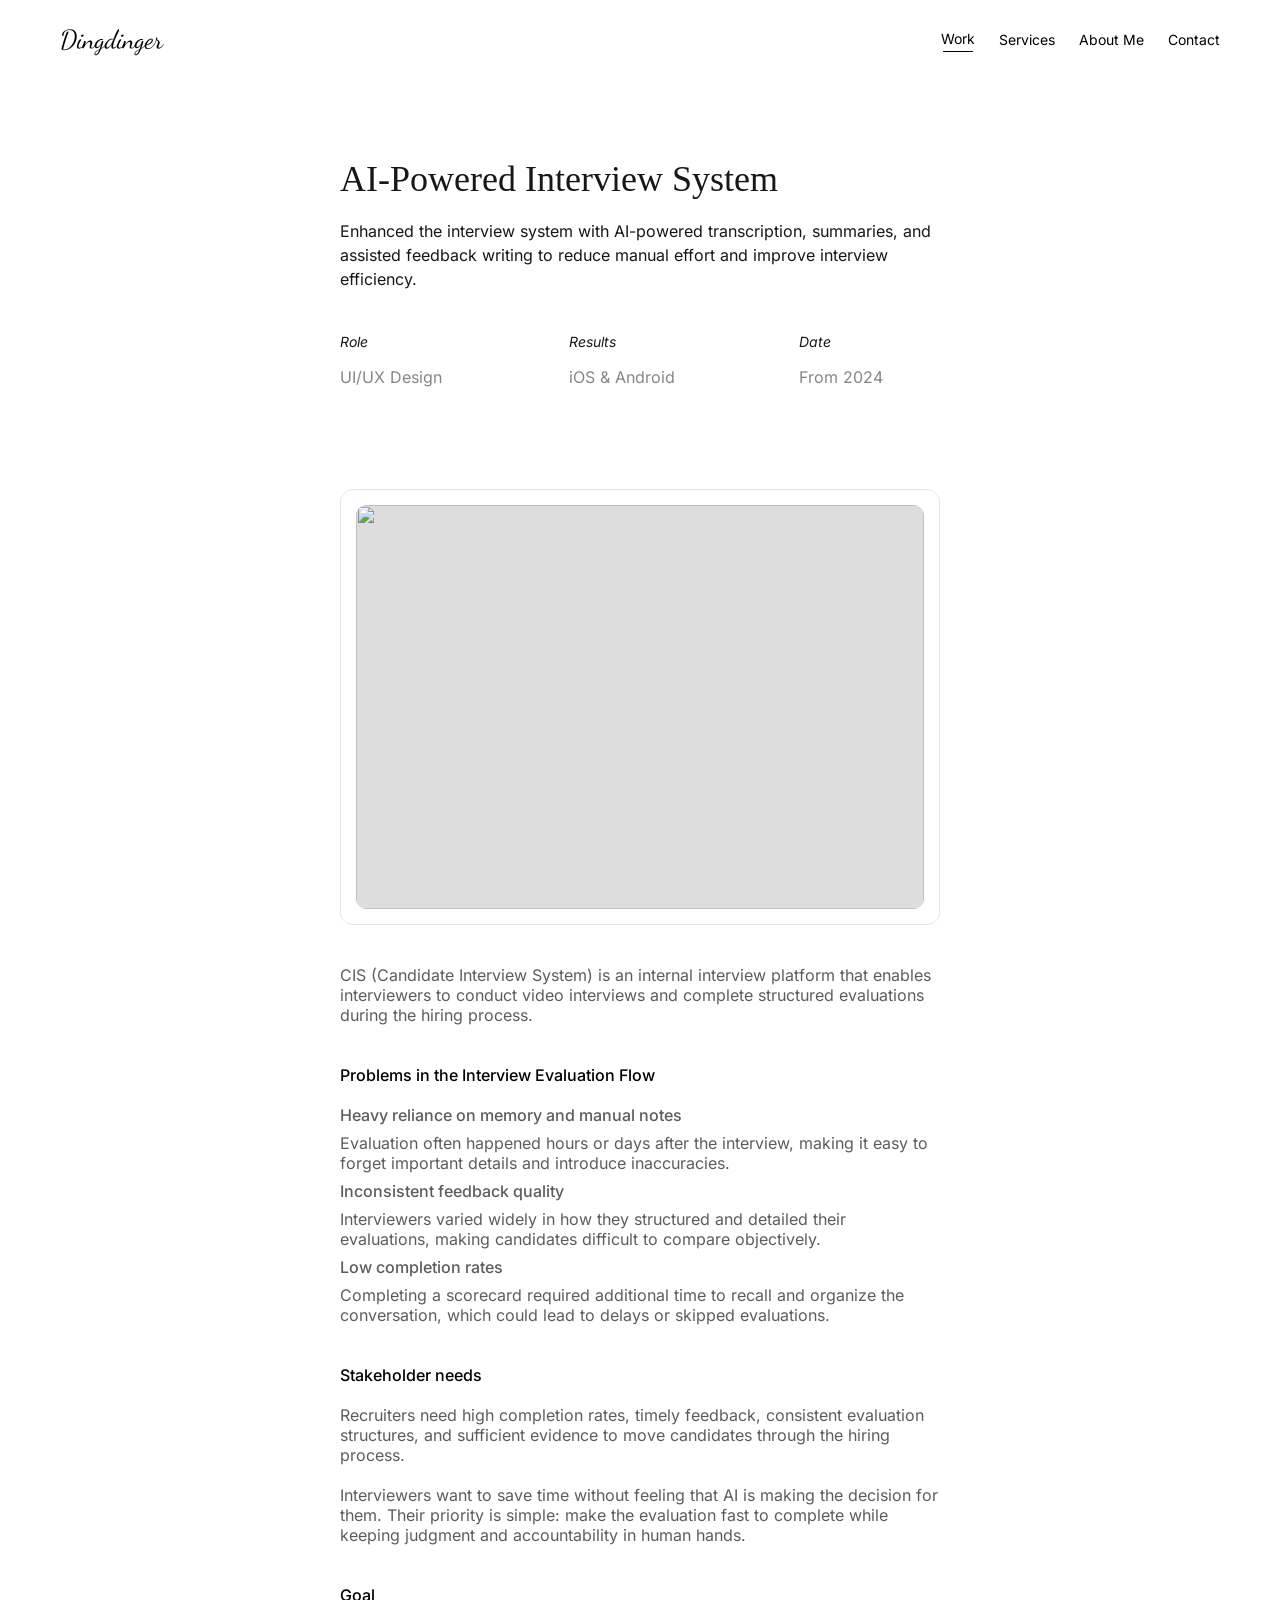
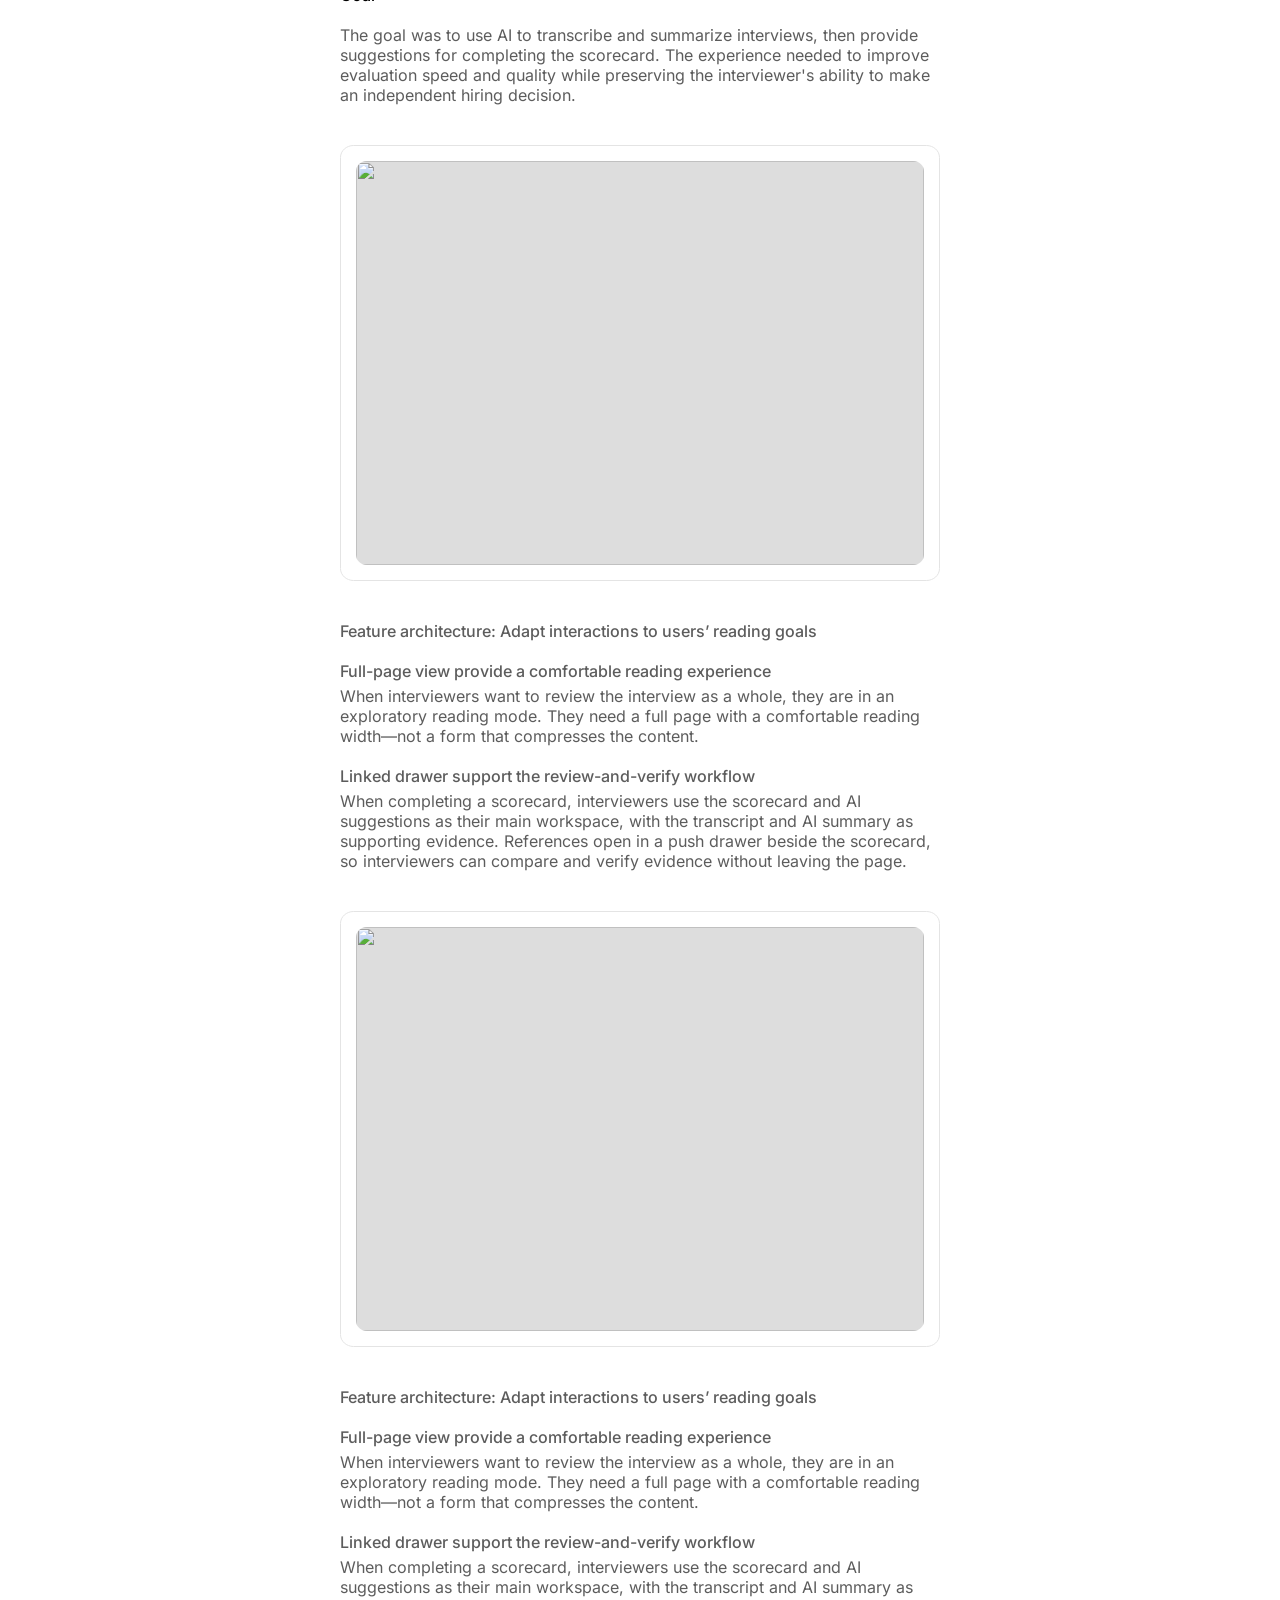
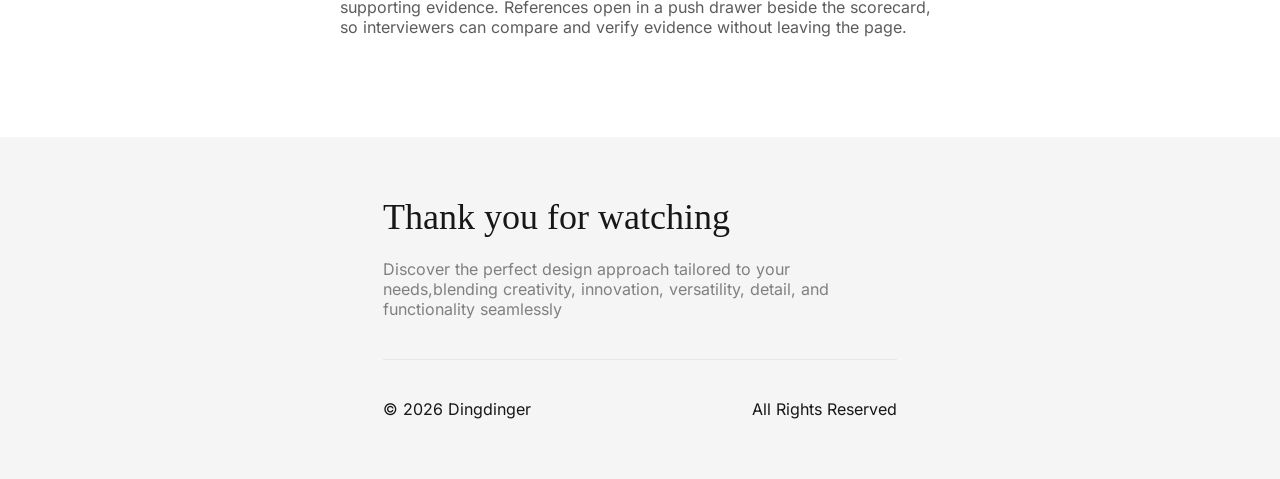
==== project/ai-powered-interview-system/index.html @ ab331439 "Publish Dingdinger portfolio" ====
<!DOCTYPE html><html lang="en"><head><meta charSet="utf-8"/><meta name="viewport" content="width=device-width, initial-scale=1"/><link rel="stylesheet" href="/_next/static/css/index.BmZF4NrP.css" data-rsc-css-href="/_next/static/css/index.BmZF4NrP.css" data-precedence="vite-rsc/importer-resources"/><link rel="modulepreload" fetchPriority="low" href="/_next/static/chunks/index-DWghjZWt.js"/><script src="/_next/static/chunks/rolldown-runtime-C60lm6uB.js" type="module" async=""></script><script src="/_next/static/chunks/framework-D_rUT4EX.js" type="module" async=""></script><script src="/_next/static/chunks/app-elements-H_Dr48wG.js" type="module" async=""></script><script src="/_next/static/chunks/hash-Cp347hhd.js" type="module" async=""></script><script src="/_next/static/chunks/record-uXSNv6cl.js" type="module" async=""></script><script src="/_next/static/chunks/app-rsc-cache-busting-CwGmcHDt.js" type="module" async=""></script><script src="/_next/static/chunks/app-rsc-render-mode-CvTCGruk.js" type="module" async=""></script><script src="/_next/static/chunks/headers-C_MtfdF4.js" type="module" async=""></script><script src="/_next/static/chunks/protocol-headers-B9-bVeat.js" type="module" async=""></script><script src="/_next/static/chunks/deployment-id-DFhHa9wO.js" type="module" async=""></script><script src="/_next/static/chunks/navigation-errors-D5LMQqDL.js" type="module" async=""></script><link rel="modulepreload" href="/_next/static/chunks/layout-segment-context-C4THMkGE.js" crossorigin=""/><link rel="modulepreload" href="/_next/static/chunks/link-c16knQxH.js" crossorigin=""/><link rel="modulepreload" href="/_next/static/chunks/app-route-prefetch-policy-CnrPdhvf.js" crossorigin=""/><link rel="modulepreload" href="/_next/static/chunks/query-DtBGhX2J.js" crossorigin=""/><link rel="modulepreload" href="/_next/static/chunks/image-DX8dMirT.js" crossorigin=""/><title>AI-Powered Interview System — Dingdinger</title><meta name="description" content="Enhanced the interview system with AI-powered transcription, summaries, and assisted feedback writing to reduce manual effort and improve interview efficiency."/><link rel="icon" href="/favicon.svg"/><script>Object.assign(((self[Symbol.for("vinext.navigationRuntime")]??={bootstrap:{routeManifest:null},functions:{}}).bootstrap.rsc??={rsc:[]}),{params:{"slug":"ai-powered-interview-system"},nav:{"pathname":"/project/ai-powered-interview-system","searchParams":[]}})</script><link rel="modulepreload" href="/_next/static/chunks/index-DWghjZWt.js" />
</head><body><main><div class="case-page"><div class="site-header-blur" aria-hidden="true"><span style="z-index:1;-webkit-backdrop-filter:blur(0.0546875px);backdrop-filter:blur(0.0546875px);-webkit-mask-image:linear-gradient(to top, transparent 0%, #000 12.5%, #000 25%, transparent 37.5%);mask-image:linear-gradient(to top, transparent 0%, #000 12.5%, #000 25%, transparent 37.5%)"></span><span style="z-index:2;-webkit-backdrop-filter:blur(0.109375px);backdrop-filter:blur(0.109375px);-webkit-mask-image:linear-gradient(to top, transparent 12.5%, #000 25%, #000 37.5%, transparent 50%);mask-image:linear-gradient(to top, transparent 12.5%, #000 25%, #000 37.5%, transparent 50%)"></span><span style="z-index:3;-webkit-backdrop-filter:blur(0.21875px);backdrop-filter:blur(0.21875px);-webkit-mask-image:linear-gradient(to top, transparent 25%, #000 37.5%, #000 50%, transparent 62.5%);mask-image:linear-gradient(to top, transparent 25%, #000 37.5%, #000 50%, transparent 62.5%)"></span><span style="z-index:4;-webkit-backdrop-filter:blur(0.4375px);backdrop-filter:blur(0.4375px);-webkit-mask-image:linear-gradient(to top, transparent 37.5%, #000 50%, #000 62.5%, transparent 75%);mask-image:linear-gradient(to top, transparent 37.5%, #000 50%, #000 62.5%, transparent 75%)"></span><span style="z-index:5;-webkit-backdrop-filter:blur(0.875px);backdrop-filter:blur(0.875px);-webkit-mask-image:linear-gradient(to top, transparent 50%, #000 62.5%, #000 75%, transparent 87.5%);mask-image:linear-gradient(to top, transparent 50%, #000 62.5%, #000 75%, transparent 87.5%)"></span><span style="z-index:6;-webkit-backdrop-filter:blur(1.75px);backdrop-filter:blur(1.75px);-webkit-mask-image:linear-gradient(to top, transparent 62.5%, #000 75%, #000 87.5%, transparent 100%);mask-image:linear-gradient(to top, transparent 62.5%, #000 75%, #000 87.5%, transparent 100%)"></span><span style="z-index:7;-webkit-backdrop-filter:blur(3.5px);backdrop-filter:blur(3.5px);-webkit-mask-image:linear-gradient(to top, transparent 75%, #000 87.5%, #000 100%);mask-image:linear-gradient(to top, transparent 75%, #000 87.5%, #000 100%)"></span><span style="z-index:8;-webkit-backdrop-filter:blur(7px);backdrop-filter:blur(7px);-webkit-mask-image:linear-gradient(to top, transparent 87.5%, #000 100%);mask-image:linear-gradient(to top, transparent 87.5%, #000 100%)"></span></div><header class="site-header"><a href="/" class="brand-mark" aria-label="Dingdinger home">Dingdinger</a><nav class="site-nav" aria-label="Main navigation"><a href="/" class="is-active"><span>Work</span><span class="nav-underline"></span></a><a href="/#contact">Services</a><a href="/#contact">About Me</a><a href="mailto:dingdinger1008@gmail.com">Contact</a></nav></header><header class="case-overview"><div class="case-overview-copy"><h1>AI-Powered Interview System</h1><p>Enhanced the interview system with AI-powered transcription, summaries, and assisted feedback writing to reduce manual effort and improve interview efficiency.</p></div><div class="case-meta"><div><span>Role</span><strong>UI/UX Design</strong></div><div><span>Results</span><strong>iOS &amp; Android</strong></div><div><span>Date</span><strong>From 2024</strong></div></div></header><article class="case-content"><figure class="case-media" aria-label="AI-Powered Interview System temporary project image"><img src="/assets/case-frame.svg" alt="" loading="lazy" decoding="async" sizes="600px" class="case-media-frame" data-nimg="fill" style="position:absolute;inset:0;width:100%;height:100%;object-fit:cover"/><img src="/assets/case-inner-frame.svg" alt="" loading="lazy" decoding="async" sizes="568px" class="case-media-inner-frame" data-nimg="fill" style="position:absolute;inset:0;width:100%;height:100%;object-fit:cover"/><div class="case-media-image-wrap"><img src="/_next/image?url=%2Fassets%2Fcase-hero.png&amp;w=640&amp;q=75" alt="" loading="lazy" decoding="async" sizes="568px" class="case-media-image" data-nimg="fill" style="position:absolute;inset:0;width:100%;height:100%;object-fit:cover"/></div></figure><p>CIS (Candidate Interview System) is an internal interview platform that enables interviewers to conduct video interviews and complete structured evaluations during the hiring process.</p><section class="case-text-block"><h2>Problems in the Interview Evaluation Flow</h2><div class="case-problems"><div class="case-problem"><p class="case-problem-title">Heavy reliance on memory and manual notes</p><p>Evaluation often happened hours or days after the interview, making it easy to forget important details and introduce inaccuracies.</p></div><div class="case-problem"><p class="case-problem-title">Inconsistent feedback quality</p><p>Interviewers varied widely in how they structured and detailed their evaluations, making candidates difficult to compare objectively.</p></div><div class="case-problem"><p class="case-problem-title">Low completion rates</p><p>Completing a scorecard required additional time to recall and organize the conversation, which could lead to delays or skipped evaluations.</p></div></div></section><section class="case-text-block"><h2>Stakeholder needs</h2><p>Recruiters need high completion rates, timely feedback, consistent evaluation structures, and sufficient evidence to move candidates through the hiring process.</p><p>Interviewers want to save time without feeling that AI is making the decision for them. Their priority is simple: make the evaluation fast to complete while keeping judgment and accountability in human hands.</p></section><section class="case-text-block"><h2>Goal</h2><p>The goal was to use AI to transcribe and summarize interviews, then provide suggestions for completing the scorecard. The experience needed to improve evaluation speed and quality while preserving the interviewer&#x27;s ability to make an independent hiring decision.</p></section><figure class="case-media" aria-label="AI-Powered Interview System temporary feature image"><img src="/assets/case-frame.svg" alt="" loading="lazy" decoding="async" sizes="600px" class="case-media-frame" data-nimg="fill" style="position:absolute;inset:0;width:100%;height:100%;object-fit:cover"/><img src="/assets/case-inner-frame.svg" alt="" loading="lazy" decoding="async" sizes="568px" class="case-media-inner-frame" data-nimg="fill" style="position:absolute;inset:0;width:100%;height:100%;object-fit:cover"/><div class="case-media-image-wrap"><img src="/_next/image?url=%2Fassets%2Fcase-hero.png&amp;w=640&amp;q=75" alt="" loading="lazy" decoding="async" sizes="568px" class="case-media-image" data-nimg="fill" style="position:absolute;inset:0;width:100%;height:100%;object-fit:cover"/></div></figure><section class="case-text-block case-text-block-architecture"><h2>Feature architecture: Adapt interactions to users’ reading goals</h2><div class="case-subsection"><h3>Full-page view provide a comfortable reading experience</h3><p>When interviewers want to review the interview as a whole, they are in an exploratory reading mode. They need a full page with a comfortable reading width—not a form that compresses the content.</p></div><div class="case-subsection"><h3>Linked drawer support the review-and-verify workflow</h3><p>When completing a scorecard, interviewers use the scorecard and AI suggestions as their main workspace, with the transcript and AI summary as supporting evidence. References open in a push drawer beside the scorecard, so interviewers can compare and verify evidence without leaving the page.</p></div></section><figure class="case-media" aria-label="AI-Powered Interview System temporary interaction image"><img src="/assets/case-frame.svg" alt="" loading="lazy" decoding="async" sizes="600px" class="case-media-frame" data-nimg="fill" style="position:absolute;inset:0;width:100%;height:100%;object-fit:cover"/><img src="/assets/case-inner-frame.svg" alt="" loading="lazy" decoding="async" sizes="568px" class="case-media-inner-frame" data-nimg="fill" style="position:absolute;inset:0;width:100%;height:100%;object-fit:cover"/><div class="case-media-image-wrap"><img src="/_next/image?url=%2Fassets%2Fcase-hero.png&amp;w=640&amp;q=75" alt="" loading="lazy" decoding="async" sizes="568px" class="case-media-image" data-nimg="fill" style="position:absolute;inset:0;width:100%;height:100%;object-fit:cover"/></div></figure><section class="case-text-block case-text-block-last case-text-block-architecture"><h2>Feature architecture: Adapt interactions to users’ reading goals</h2><div class="case-subsection"><h3>Full-page view provide a comfortable reading experience</h3><p>When interviewers want to review the interview as a whole, they are in an exploratory reading mode. They need a full page with a comfortable reading width—not a form that compresses the content.</p></div><div class="case-subsection"><h3>Linked drawer support the review-and-verify workflow</h3><p>When completing a scorecard, interviewers use the scorecard and AI suggestions as their main workspace, with the transcript and AI summary as supporting evidence. References open in a push drawer beside the scorecard, so interviewers can compare and verify evidence without leaving the page.</p></div></section></article></div><footer class="site-footer site-footer-detail" id="contact"><div class="footer-content"><div class="footer-intro footer-intro-detail"><h2>Thank you for watching</h2><p class="footer-copy">Discover the perfect design approach tailored to your needs,blending creativity, innovation, versatility, detail, and functionality seamlessly</p></div><div class="footer-rule"></div><div class="footer-meta"><span>© 2026 Dingdinger</span><span>All Rights Reserved</span></div></div></footer></main><script type="module" src="/_next/static/chunks/index-DWghjZWt.js" id="_R_" async=""></script><script>((self[Symbol.for("vinext.navigationRuntime")]??={bootstrap:{routeManifest:null},functions:{}}).bootstrap.rsc??={rsc:[]}).rsc.push("0:{\"page:/project/ai-powered-interview-system\":\"$L1\",\"layout:/\":\"$L2\",\"route:/project/ai-powered-interview-system\":\"$L3\",\"__route\":\"route:/project/ai-powered-interview-system\",\"__interceptionContext\":null,\"__layoutIds\":[\"layout:/\"],\"__rootLayout\":\"/\",\"__bfcacheSegmentIdentities\":{\"layout:/\":\"[\\\"layout\\\",\\\"layout:/\\\",\\\"root-boundary:/\\\",\\\"\\\"]\",\"page:/project/ai-powered-interview-system\":\"[\\\"page\\\",\\\"page:/project/:slug\\\",\\\"root-boundary:/\\\",\\\"[\\\\\\\"project\\\\\\\",\\\\\\\"slug|ai-powered-interview-system|d\\\\\\\"]\\\"]\"},\"__srcPage\":[\"project\",\"[slug]\",\"page\"],\"__layoutFlags\":{\"layout:/\":\"s\"},\"__artifactCompatibility\":{\"schemaVersion\":1,\"graphVersion\":\"app-route-graph:c8bf53e8f896b690\",\"deploymentVersion\":\"2637b909-70fd-4bef-b3b7-3527f50d1987\",\"appElementsSchemaVersion\":1,\"rscPayloadSchemaVersion\":1,\"rootBoundaryId\":\"/\",\"renderEpoch\":null}}\n")</script><script>((self[Symbol.for("vinext.navigationRuntime")]??={bootstrap:{routeManifest:null},functions:{}}).bootstrap.rsc??={rsc:[]}).rsc.push("4:I[\"8c0f216c4604\",[],\"Children\",1]\n")</script><script>((self[Symbol.for("vinext.navigationRuntime")]??={bootstrap:{routeManifest:null},functions:{}}).bootstrap.rsc??={rsc:[]}).rsc.push("5:I[\"593f344dc510\",[],\"GlobalErrorBoundary\",1]\n")</script><script>((self[Symbol.for("vinext.navigationRuntime")]??={bootstrap:{routeManifest:null},functions:{}}).bootstrap.rsc??={rsc:[]}).rsc.push("6:I[\"0b874ad30386\",[],\"default\",1]\n")</script><script>((self[Symbol.for("vinext.navigationRuntime")]??={bootstrap:{routeManifest:null},functions:{}}).bootstrap.rsc??={rsc:[]}).rsc.push("7:I[\"593f344dc510\",[],\"ErrorBoundary\",1]\n")</script><script>((self[Symbol.for("vinext.navigationRuntime")]??={bootstrap:{routeManifest:null},functions:{}}).bootstrap.rsc??={rsc:[]}).rsc.push("8:I[\"15c18cfaeeff\",[],\"LayoutSegmentProvider\",1]\n")</script><script>((self[Symbol.for("vinext.navigationRuntime")]??={bootstrap:{routeManifest:null},functions:{}}).bootstrap.rsc??={rsc:[]}).rsc.push("9:I[\"8c0f216c4604\",[],\"Slot\",1]\n")</script><script>((self[Symbol.for("vinext.navigationRuntime")]??={bootstrap:{routeManifest:null},functions:{}}).bootstrap.rsc??={rsc:[]}).rsc.push("a:I[\"593f344dc510\",[],\"NotFoundBoundary\",1]\n")</script><script>((self[Symbol.for("vinext.navigationRuntime")]??={bootstrap:{routeManifest:null},functions:{}}).bootstrap.rsc??={rsc:[]}).rsc.push("b:I[\"9276801271d6\",[],\"AppRouterScrollTarget\",1]\n")</script><script>((self[Symbol.for("vinext.navigationRuntime")]??={bootstrap:{routeManifest:null},functions:{}}).bootstrap.rsc??={rsc:[]}).rsc.push("c:I[\"593f344dc510\",[],\"RedirectBoundary\",1]\n")</script><script>((self[Symbol.for("vinext.navigationRuntime")]??={bootstrap:{routeManifest:null},functions:{}}).bootstrap.rsc??={rsc:[]}).rsc.push(":HL[\"/_next/static/css/index.BmZF4NrP.css\",\"style\"     ]\n")</script><script>((self[Symbol.for("vinext.navigationRuntime")]??={bootstrap:{routeManifest:null},functions:{}}).bootstrap.rsc??={rsc:[]}).rsc.push("2:[[[\"$\",\"link\",\"css:/_next/static/css/index.BmZF4NrP.css\",{\"rel\":\"stylesheet\",\"precedence\":\"vite-rsc/importer-resources\",\"href\":\"/_next/static/css/index.BmZF4NrP.css\",\"data-rsc-css-href\":\"/_next/static/css/index.BmZF4NrP.css\"}],\"$undefined\"],[\"$\",\"html\",null,{\"lang\":\"en\",\"children\":[\"$\",\"body\",null,{\"children\":[\"$\",\"$L4\",null,{}]}]}]]\n")</script><script>((self[Symbol.for("vinext.navigationRuntime")]??={bootstrap:{routeManifest:null},functions:{}}).bootstrap.rsc??={rsc:[]}).rsc.push("3:[[[\"$\",\"meta\",null,{\"charSet\":\"utf-8\"}],[[\"$\",\"title\",\"0\",{\"children\":\"AI-Powered Interview System — Dingdinger\"}],[\"$\",\"meta\",\"1\",{\"name\":\"description\",\"content\":\"Enhanced the interview system with AI-powered transcription, summaries, and assisted feedback writing to reduce manual effort and improve interview efficiency.\"}],[\"$\",\"link\",\"2\",{\"data-vinext-streamed-icon\":\"$undefined\",\"rel\":\"icon\",\"href\":\"/favicon.svg\",\"type\":\"$undefined\",\"sizes\":\"$undefined\",\"color\":\"$undefined\",\"media\":\"$undefined\",\"fetchPriority\":\"$undefined\"}]],[[\"$\",\"meta\",\"0\",{\"name\":\"viewport\",\"content\":\"width=device-width, initial-scale=1\"}]]],[\"$\",\"$L5\",null,{\"fallback\":\"$6\",\"children\":[\"$\",\"$L7\",null,{\"fallback\":\"$6\",\"children\":[\"$\",\"$L8\",null,{\"providerId\":\"layout:/\",\"segmentMap\":{\"children\":[\"project\",\"ai-powered-interview-system\"]},\"children\":[\"$\",\"$L9\",null,{\"id\":\"layout:/\",\"parallelSlots\":\"$undefined\",\"children\":[\"$\",\"$La\",null,{\"resetKey\":\"project\",\"fallback\":[[\"$\",\"title\",null,{\"children\":\"404: This page could not be found.\"}],[\"$\",\"div\",null,{\"style\":{\"fontFamily\":\"system-ui,\\\"Segoe UI\\\",Roboto,Helvetica,Arial,sans-serif,\\\"Apple Color Emoji\\\",\\\"Segoe UI Emoji\\\"\",\"height\":\"100vh\",\"textAlign\":\"center\",\"display\":\"flex\",\"flexDirection\":\"column\",\"alignItems\":\"center\",\"justifyContent\":\"center\"},\"children\":[\"$\",\"div\",null,{\"children\":[[\"$\",\"style\",null,{\"dangerouslySetInnerHTML\":{\"__html\":\"body{color:#000;background:#fff;margin:0}.next-error-h1{border-right:1px solid rgba(0,0,0,.3)}@media (prefers-color-scheme:dark){body{color:#fff;background:#000}.next-error-h1{border-right:1px solid rgba(255,255,255,.3)}}\"}}],[\"$\",\"h1\",null,{\"className\":\"next-error-h1\",\"style\":{\"display\":\"inline-block\",\"margin\":\"0 20px 0 0\",\"padding\":\"0 23px 0 0\",\"fontSize\":24,\"fontWeight\":500,\"verticalAlign\":\"top\",\"lineHeight\":\"49px\"},\"children\":404}],[\"$\",\"div\",null,{\"style\":{\"display\":\"inline-block\"},\"children\":[\"$\",\"h2\",null,{\"style\":{\"fontSize\":14,\"fontWeight\":400,\"lineHeight\":\"49px\",\"margin\":0},\"children\":\"This page could not be found.\"}]}]]}]}]],\"children\":[\"$\",\"$Lb\",null,{\"children\":[\"$\",\"$Lc\",null,{\"children\":[[\"$\",\"$L8\",null,{\"providerId\":\"page:/project/ai-powered-interview-system\",\"segmentMap\":{\"children\":[\"__PAGE__\"]},\"children\":[\"$\",\"$L9\",null,{\"id\":\"page:/project/ai-powered-interview-system\"}]}],null]}]}]}]}]}]}]}],null,null]\n")</script><script>((self[Symbol.for("vinext.navigationRuntime")]??={bootstrap:{routeManifest:null},functions:{}}).bootstrap.rsc??={rsc:[]}).rsc.push("d:I[\"c2747888630f\",[],\"default\",1]\n")</script><script>((self[Symbol.for("vinext.navigationRuntime")]??={bootstrap:{routeManifest:null},functions:{}}).bootstrap.rsc??={rsc:[]}).rsc.push("1:[\"$\",\"main\",null,{\"children\":[[\"$\",\"div\",null,{\"className\":\"case-page\",\"children\":[[[\"$\",\"div\",null,{\"className\":\"site-header-blur\",\"aria-hidden\":\"true\",\"children\":[[\"$\",\"span\",\"0.0546875\",{\"style\":{\"zIndex\":1,\"WebkitBackdropFilter\":\"blur(0.0546875px)\",\"backdropFilter\":\"blur(0.0546875px)\",\"WebkitMaskImage\":\"linear-gradient(to top, transparent 0%, #000 12.5%, #000 25%, transparent 37.5%)\",\"maskImage\":\"linear-gradient(to top, transparent 0%, #000 12.5%, #000 25%, transparent 37.5%)\"}}],[\"$\",\"span\",\"0.109375\",{\"style\":{\"zIndex\":2,\"WebkitBackdropFilter\":\"blur(0.109375px)\",\"backdropFilter\":\"blur(0.109375px)\",\"WebkitMaskImage\":\"linear-gradient(to top, transparent 12.5%, #000 25%, #000 37.5%, transparent 50%)\",\"maskImage\":\"linear-gradient(to top, transparent 12.5%, #000 25%, #000 37.5%, transparent 50%)\"}}],[\"$\",\"span\",\"0.21875\",{\"style\":{\"zIndex\":3,\"WebkitBackdropFilter\":\"blur(0.21875px)\",\"backdropFilter\":\"blur(0.21875px)\",\"WebkitMaskImage\":\"linear-gradient(to top, transparent 25%, #000 37.5%, #000 50%, transparent 62.5%)\",\"maskImage\":\"linear-gradient(to top, transparent 25%, #000 37.5%, #000 50%, transparent 62.5%)\"}}],[\"$\",\"span\",\"0.4375\",{\"style\":{\"zIndex\":4,\"WebkitBackdropFilter\":\"blur(0.4375px)\",\"backdropFilter\":\"blur(0.4375px)\",\"WebkitMaskImage\":\"linear-gradient(to top, transparent 37.5%, #000 50%, #000 62.5%, transparent 75%)\",\"maskImage\":\"linear-gradient(to top, transparent 37.5%, #000 50%, #000 62.5%, transparent 75%)\"}}],[\"$\",\"span\",\"0.875\",{\"style\":{\"zIndex\":5,\"WebkitBackdropFilter\":\"blur(0.875px)\",\"backdropFilter\":\"blur(0.875px)\",\"WebkitMaskImage\":\"linear-gradient(to top, transparent 50%, #000 62.5%, #000 75%, transparent 87.5%)\",\"maskImage\":\"linear-gradient(to top, transparent 50%, #000 62.5%, #000 75%, transparent 87.5%)\"}}],[\"$\",\"span\",\"1.75\",{\"style\":{\"zIndex\":6,\"WebkitBackdropFilter\":\"blur(1.75px)\",\"backdropFilter\":\"blur(1.75px)\",\"WebkitMaskImage\":\"linear-gradient(to top, transparent 62.5%, #000 75%, #000 87.5%, transparent 100%)\",\"maskImage\":\"linear-gradient(to top, transparent 62.5%, #000 75%, #000 87.5%, transparent 100%)\"}}],[\"$\",\"span\",\"3.5\",{\"style\":{\"zIndex\":7,\"WebkitBackdropFilter\":\"blur(3.5px)\",\"backdropFilter\":\"blur(3.5px)\",\"WebkitMaskImage\":\"linear-gradient(to top, transparent 75%, #000 87.5%, #000 100%)\",\"maskImage\":\"linear-gradient(to top, transparent 75%, #000 87.5%, #000 100%)\"}}],[\"$\",\"span\",\"7\",{\"style\":{\"zIndex\":8,\"WebkitBackdropFilter\":\"blur(7px)\",\"backdropFilter\":\"blur(7px)\",\"WebkitMaskImage\":\"linear-gradient(to top, transparent 87.5%, #000 100%)\",\"maskImage\":\"linear-gradient(to top, transparent 87.5%, #000 100%)\"}}]]}],[\"$\",\"header\",null,{\"className\":\"site-header\",\"children\":[[\"$\",\"$Ld\",null,{\"className\":\"brand-mark\",\"href\":\"/\",\"aria-label\":\"Dingdinger home\",\"children\":\"Dingdinger\"}],[\"$\",\"nav\",null,{\"className\":\"site-nav\",\"aria-label\":\"Main navigation\",\"children\":[[\"$\",\"$Ld\",null,{\"className\":\"is-active\",\"href\":\"/\",\"scroll\":true,\"children\":[[\"$\",\"span\",null,{\"children\":\"Work\"}],[\"$\",\"span\",null,{\"className\":\"nav-underline\"}]]}],[\"$\",\"$Ld\",null,{\"href\":\"/#contact\",\"children\":\"Services\"}],[\"$\",\"$Ld\",null,{\"href\":\"/#contact\",\"children\":\"About Me\"}],[\"$\",\"a\",null,{\"href\":\"mailto:dingdinger1008@gmail.com\",\"children\":\"Contact\"}]]}]]}]],[\"$\",\"header\",null,{\"className\":\"case-overview\",\"children\":[[\"$\",\"div\",null,{\"className\":\"case-overview-copy\",\"children\":[[\"$\",\"h1\",null,{\"children\":\"AI-Powered Interview System\"}],[\"$\",\"p\",null,{\"children\":\"Enhanced the interview system with AI-powered transcription, summaries, and assisted feedback writing to reduce manual effort and improve interview efficiency.\"}]]}],[\"$\",\"div\",null,{\"className\":\"case-meta\",\"children\":[[\"$\",\"div\",null,{\"children\":[[\"$\",\"span\",null,{\"children\":\"Role\"}],[\"$\",\"strong\",null,{\"children\":\"UI/UX Design\"}]]}],[\"$\",\"div\",null,{\"children\":[[\"$\",\"span\",null,{\"children\":\"Results\"}],[\"$\",\"strong\",null,{\"children\":\"iOS \u0026 Android\"}]]}],[\"$\",\"div\",null,{\"children\":[[\"$\",\"span\",null,{\"children\":\"Date\"}],[\"$\",\"strong\",null,{\"children\":\"From 2024\"}]]}]]}]]}],[\"$\",\"article\",null,{\"className\":\"case-content\",\"children\":[[\"$\",\"figure\",null,{\"className\":\"case-media\",\"aria-label\":\"AI-Powered Interview System temporary project image\",\"children\":[\"$Le\",\"$Lf\",\"$L10\"]}],\"$L11\",\"$L12\",\"$L13\",\"$L14\",\"$L15\",\"$L16\",\"$L17\",\"$L18\"]}]]}],\"$L19\"]}]\n")</script><script>((self[Symbol.for("vinext.navigationRuntime")]??={bootstrap:{routeManifest:null},functions:{}}).bootstrap.rsc??={rsc:[]}).rsc.push("1a:I[\"9fb86276be8f\",[],\"default\",1]\n")</script><script>((self[Symbol.for("vinext.navigationRuntime")]??={bootstrap:{routeManifest:null},functions:{}}).bootstrap.rsc??={rsc:[]}).rsc.push("e:[\"$\",\"$L1a\",null,{\"className\":\"case-media-frame\",\"src\":\"/assets/case-frame.svg\",\"alt\":\"\",\"fill\":true,\"sizes\":\"600px\"}]\n")</script><script>((self[Symbol.for("vinext.navigationRuntime")]??={bootstrap:{routeManifest:null},functions:{}}).bootstrap.rsc??={rsc:[]}).rsc.push("f:[\"$\",\"$L1a\",null,{\"className\":\"case-media-inner-frame\",\"src\":\"/assets/case-inner-frame.svg\",\"alt\":\"\",\"fill\":true,\"sizes\":\"568px\"}]\n")</script><script>((self[Symbol.for("vinext.navigationRuntime")]??={bootstrap:{routeManifest:null},functions:{}}).bootstrap.rsc??={rsc:[]}).rsc.push("10:[\"$\",\"div\",null,{\"className\":\"case-media-image-wrap\",\"children\":[\"$\",\"$L1a\",null,{\"className\":\"case-media-image\",\"src\":\"/assets/case-hero.png\",\"alt\":\"\",\"fill\":true,\"sizes\":\"568px\"}]}]\n")</script><script>((self[Symbol.for("vinext.navigationRuntime")]??={bootstrap:{routeManifest:null},functions:{}}).bootstrap.rsc??={rsc:[]}).rsc.push("11:[\"$\",\"p\",null,{\"children\":\"CIS (Candidate Interview System) is an internal interview platform that enables interviewers to conduct video interviews and complete structured evaluations during the hiring process.\"}]\n")</script><script>((self[Symbol.for("vinext.navigationRuntime")]??={bootstrap:{routeManifest:null},functions:{}}).bootstrap.rsc??={rsc:[]}).rsc.push("12:[\"$\",\"section\",null,{\"className\":\"case-text-block\",\"children\":[[\"$\",\"h2\",null,{\"children\":\"Problems in the Interview Evaluation Flow\"}],[\"$\",\"div\",null,{\"className\":\"case-problems\",\"children\":[[\"$\",\"div\",\"Heavy reliance on memory and manual notes\",{\"className\":\"case-problem\",\"children\":[[\"$\",\"p\",null,{\"className\":\"case-problem-title\",\"children\":\"Heavy reliance on memory and manual notes\"}],[\"$\",\"p\",null,{\"children\":\"Evaluation often happened hours or days after the interview, making it easy to forget important details and introduce inaccuracies.\"}]]}],[\"$\",\"div\",\"Inconsistent feedback quality\",{\"className\":\"case-problem\",\"children\":[[\"$\",\"p\",null,{\"className\":\"case-problem-title\",\"children\":\"Inconsistent feedback quality\"}],[\"$\",\"p\",null,{\"children\":\"Interviewers varied widely in how they structured and detailed their evaluations, making candidates difficult to compare objectively.\"}]]}],[\"$\",\"div\",\"Low completion rates\",{\"className\":\"case-problem\",\"children\":[[\"$\",\"p\",null,{\"className\":\"case-problem-title\",\"children\":\"Low completion rates\"}],[\"$\",\"p\",null,{\"children\":\"Completing a scorecard required additional time to recall and organize the conversation, which could lead to delays or skipped evaluations.\"}]]}]]}]]}]\n")</script><script>((self[Symbol.for("vinext.navigationRuntime")]??={bootstrap:{routeManifest:null},functions:{}}).bootstrap.rsc??={rsc:[]}).rsc.push("13:[\"$\",\"section\",null,{\"className\":\"case-text-block\",\"children\":[[\"$\",\"h2\",null,{\"children\":\"Stakeholder needs\"}],[[\"$\",\"p\",\"Recruiters need high completion rates, timely feedback, consistent evaluation structures, and sufficient evidence to move candidates through the hiring process.\",{\"children\":\"Recruiters need high completion rates, timely feedback, consistent evaluation structures, and sufficient evidence to move candidates through the hiring process.\"}],[\"$\",\"p\",\"Interviewers want to save time without feeling that AI is making the decision for them. Their priority is simple: make the evaluation fast to complete while keeping judgment and accountability in human hands.\",{\"children\":\"Interviewers want to save time without feeling that AI is making the decision for them. Their priority is simple: make the evaluation fast to complete while keeping judgment and accountability in human hands.\"}]]]}]\n")</script><script>((self[Symbol.for("vinext.navigationRuntime")]??={bootstrap:{routeManifest:null},functions:{}}).bootstrap.rsc??={rsc:[]}).rsc.push("14:[\"$\",\"section\",null,{\"className\":\"case-text-block\",\"children\":[[\"$\",\"h2\",null,{\"children\":\"Goal\"}],[\"$\",\"p\",null,{\"children\":\"The goal was to use AI to transcribe and summarize interviews, then provide suggestions for completing the scorecard. The experience needed to improve evaluation speed and quality while preserving the interviewer's ability to make an independent hiring decision.\"}]]}]\n")</script><script>((self[Symbol.for("vinext.navigationRuntime")]??={bootstrap:{routeManifest:null},functions:{}}).bootstrap.rsc??={rsc:[]}).rsc.push("15:[\"$\",\"figure\",null,{\"className\":\"case-media\",\"aria-label\":\"AI-Powered Interview System temporary feature image\",\"children\":[[\"$\",\"$L1a\",null,{\"className\":\"case-media-frame\",\"src\":\"/assets/case-frame.svg\",\"alt\":\"\",\"fill\":true,\"sizes\":\"600px\"}],[\"$\",\"$L1a\",null,{\"className\":\"case-media-inner-frame\",\"src\":\"/assets/case-inner-frame.svg\",\"alt\":\"\",\"fill\":true,\"sizes\":\"568px\"}],[\"$\",\"div\",null,{\"className\":\"case-media-image-wrap\",\"children\":[\"$\",\"$L1a\",null,{\"className\":\"case-media-image\",\"src\":\"/assets/case-hero.png\",\"alt\":\"\",\"fill\":true,\"sizes\":\"568px\"}]}]]}]\n")</script><script>((self[Symbol.for("vinext.navigationRuntime")]??={bootstrap:{routeManifest:null},functions:{}}).bootstrap.rsc??={rsc:[]}).rsc.push("16:[\"$\",\"section\",null,{\"className\":\"case-text-block case-text-block-architecture\",\"children\":[[\"$\",\"h2\",null,{\"children\":\"Feature architecture: Adapt interactions to users’ reading goals\"}],[[\"$\",\"div\",\"Full-page view provide a comfortable reading experience\",{\"className\":\"case-subsection\",\"children\":[[\"$\",\"h3\",null,{\"children\":\"Full-page view provide a comfortable reading experience\"}],[\"$\",\"p\",null,{\"children\":\"When interviewers want to review the interview as a whole, they are in an exploratory reading mode. They need a full page with a comfortable reading width—not a form that compresses the content.\"}]]}],[\"$\",\"div\",\"Linked drawer support the review-and-verify workflow\",{\"className\":\"case-subsection\",\"children\":[[\"$\",\"h3\",null,{\"children\":\"Linked drawer support the review-and-verify workflow\"}],[\"$\",\"p\",null,{\"children\":\"When completing a scorecard, interviewers use the scorecard and AI suggestions as their main workspace, with the transcript and AI summary as supporting evidence. References open in a push drawer beside the scorecard, so interviewers can compare and verify evidence without leaving the page.\"}]]}]]]}]\n")</script><script>((self[Symbol.for("vinext.navigationRuntime")]??={bootstrap:{routeManifest:null},functions:{}}).bootstrap.rsc??={rsc:[]}).rsc.push("17:[\"$\",\"figure\",null,{\"className\":\"case-media\",\"aria-label\":\"AI-Powered Interview System temporary interaction image\",\"children\":[[\"$\",\"$L1a\",null,{\"className\":\"case-media-frame\",\"src\":\"/assets/case-frame.svg\",\"alt\":\"\",\"fill\":true,\"sizes\":\"600px\"}],[\"$\",\"$L1a\",null,{\"className\":\"case-media-inner-frame\",\"src\":\"/assets/case-inner-frame.svg\",\"alt\":\"\",\"fill\":true,\"sizes\":\"568px\"}],[\"$\",\"div\",null,{\"className\":\"case-media-image-wrap\",\"children\":[\"$\",\"$L1a\",null,{\"className\":\"case-media-image\",\"src\":\"/assets/case-hero.png\",\"alt\":\"\",\"fill\":true,\"sizes\":\"568px\"}]}]]}]\n")</script><script>((self[Symbol.for("vinext.navigationRuntime")]??={bootstrap:{routeManifest:null},functions:{}}).bootstrap.rsc??={rsc:[]}).rsc.push("18:[\"$\",\"section\",null,{\"className\":\"case-text-block case-text-block-last case-text-block-architecture\",\"children\":[[\"$\",\"h2\",null,{\"children\":\"Feature architecture: Adapt interactions to users’ reading goals\"}],[[\"$\",\"div\",\"repeat-Full-page view provide a comfortable reading experience\",{\"className\":\"case-subsection\",\"children\":[[\"$\",\"h3\",null,{\"children\":\"Full-page view provide a comfortable reading experience\"}],[\"$\",\"p\",null,{\"children\":\"When interviewers want to review the interview as a whole, they are in an exploratory reading mode. They need a full page with a comfortable reading width—not a form that compresses the content.\"}]]}],[\"$\",\"div\",\"repeat-Linked drawer support the review-and-verify workflow\",{\"className\":\"case-subsection\",\"children\":[[\"$\",\"h3\",null,{\"children\":\"Linked drawer support the review-and-verify workflow\"}],[\"$\",\"p\",null,{\"children\":\"When completing a scorecard, interviewers use the scorecard and AI suggestions as their main workspace, with the transcript and AI summary as supporting evidence. References open in a push drawer beside the scorecard, so interviewers can compare and verify evidence without leaving the page.\"}]]}]]]}]\n")</script><script>((self[Symbol.for("vinext.navigationRuntime")]??={bootstrap:{routeManifest:null},functions:{}}).bootstrap.rsc??={rsc:[]}).rsc.push("19:[\"$\",\"footer\",null,{\"className\":\"site-footer site-footer-detail\",\"id\":\"contact\",\"children\":[null,[\"$\",\"div\",null,{\"className\":\"footer-content\",\"children\":[[\"$\",\"div\",null,{\"className\":\"footer-intro footer-intro-detail\",\"children\":[[\"$\",\"h2\",null,{\"children\":\"Thank you for watching\"}],[\"$\",\"p\",null,{\"className\":\"footer-copy\",\"children\":\"Discover the perfect design approach tailored to your needs,blending creativity, innovation, versatility, detail, and functionality seamlessly\"}],null]}],[\"$\",\"div\",null,{\"className\":\"footer-rule\"}],[\"$\",\"div\",null,{\"className\":\"footer-meta\",\"children\":[[\"$\",\"span\",null,{\"children\":\"© 2026 Dingdinger\"}],[\"$\",\"span\",null,{\"children\":\"All Rights Reserved\"}]]}]]}]]}]\n")</script><script>Object.assign(((self[Symbol.for("vinext.navigationRuntime")]??={bootstrap:{routeManifest:null},functions:{}}).bootstrap.rsc??={rsc:[]}),{"initialCacheKind":"static"});((self[Symbol.for("vinext.navigationRuntime")]??={bootstrap:{routeManifest:null},functions:{}}).bootstrap.rsc??={rsc:[]}).done=true</script></body></html>
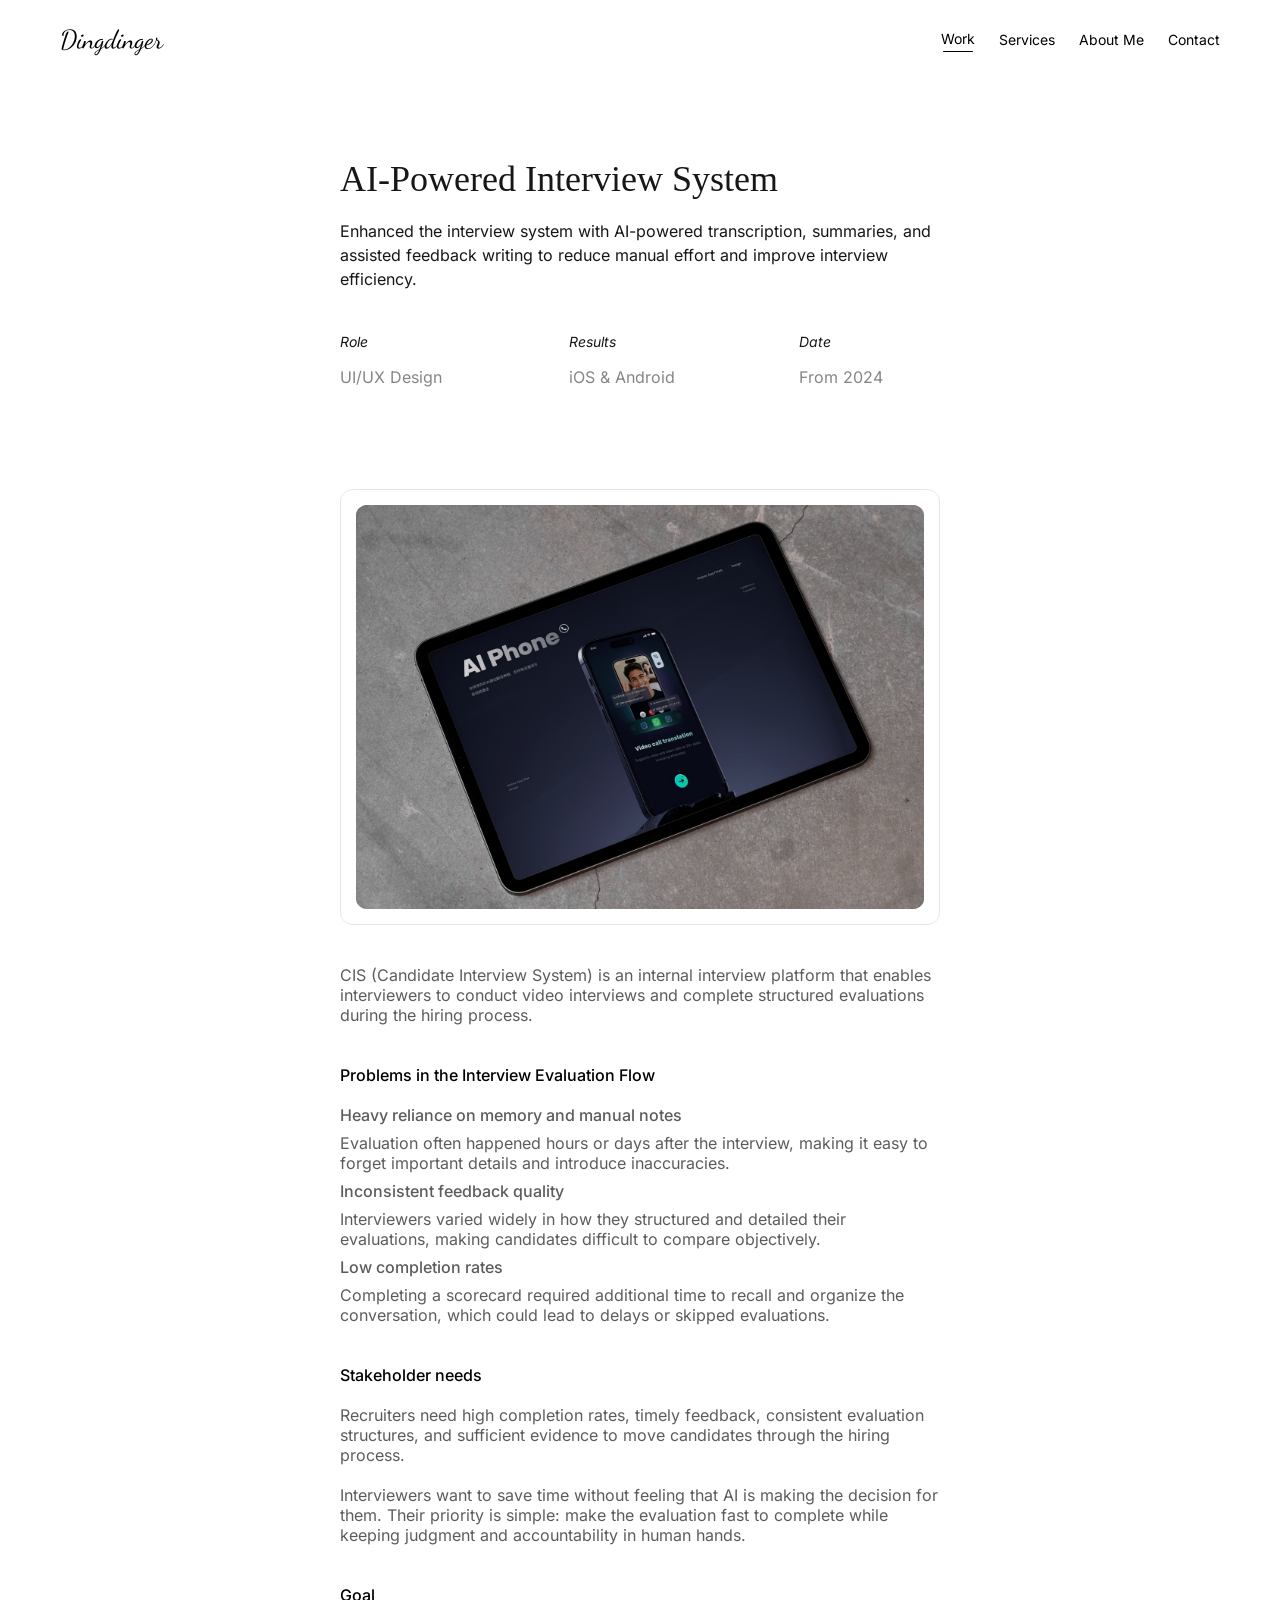
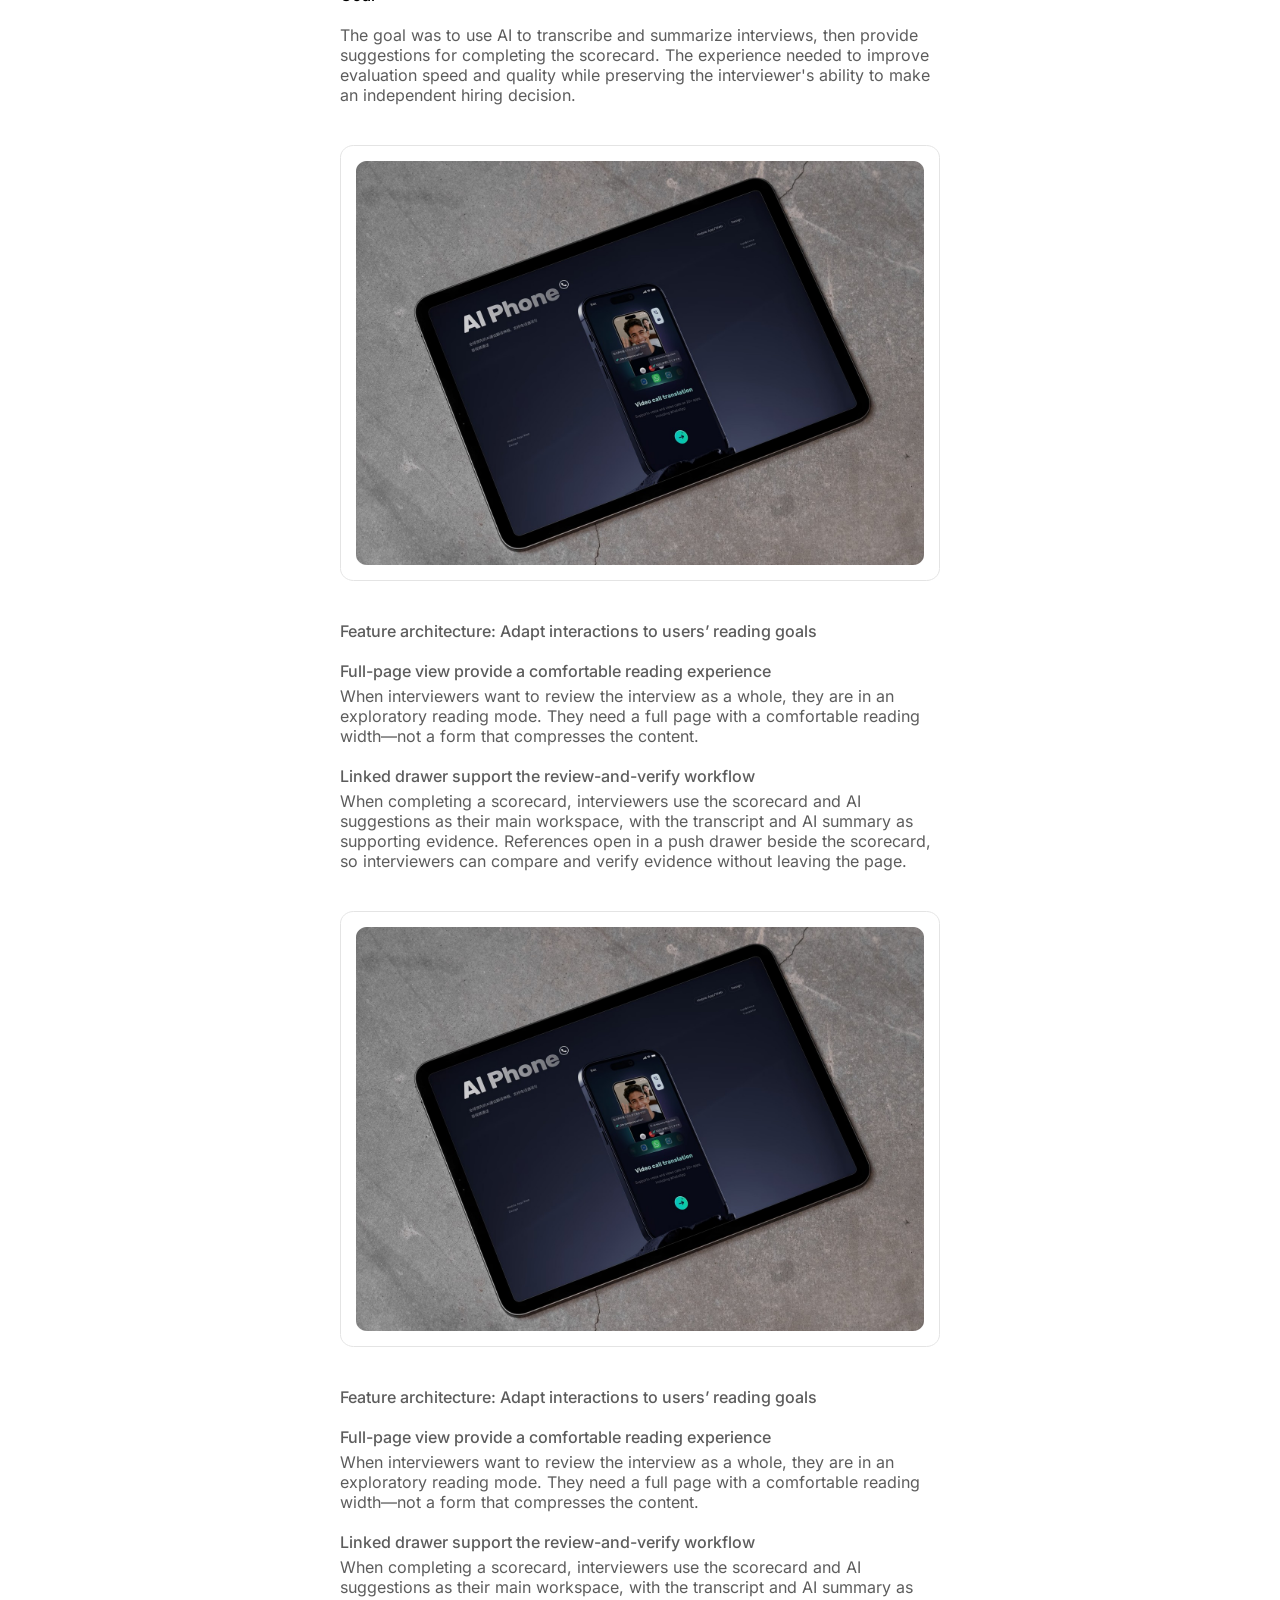
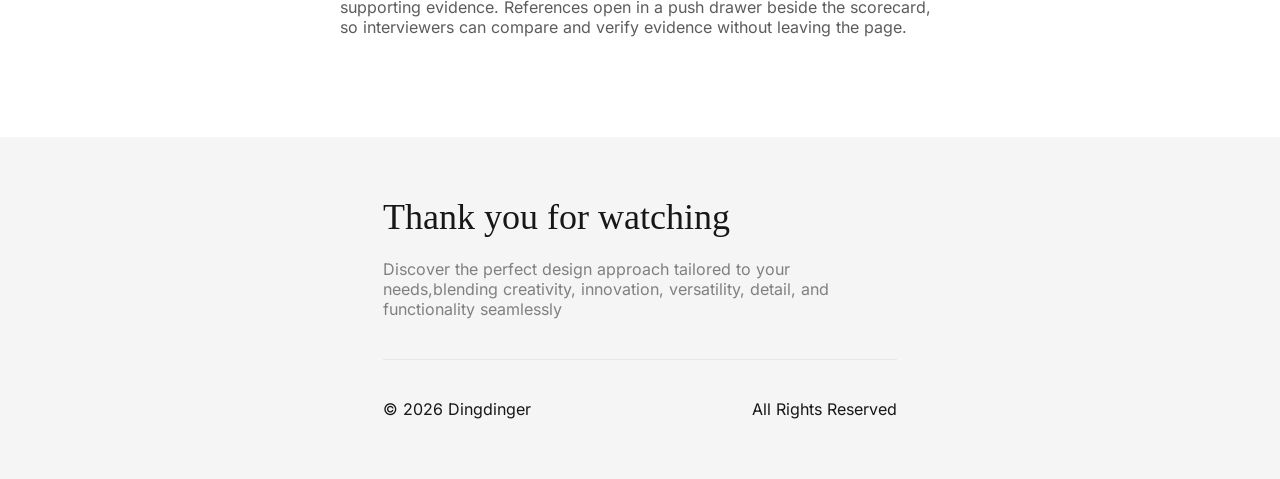
==== commit 4c2cbfc5: "Use static images and native navigation for GitHub Pages" ====
--- a/project/ai-powered-interview-system/index.html
+++ b/project/ai-powered-interview-system/index.html
@@ -1,2 +1,2 @@
-<!DOCTYPE html><html lang="en"><head><meta charSet="utf-8"/><meta name="viewport" content="width=device-width, initial-scale=1"/><link rel="stylesheet" href="/_next/static/css/index.BmZF4NrP.css" data-rsc-css-href="/_next/static/css/index.BmZF4NrP.css" data-precedence="vite-rsc/importer-resources"/><link rel="modulepreload" fetchPriority="low" href="/_next/static/chunks/index-DWghjZWt.js"/><script src="/_next/static/chunks/rolldown-runtime-C60lm6uB.js" type="module" async=""></script><script src="/_next/static/chunks/framework-D_rUT4EX.js" type="module" async=""></script><script src="/_next/static/chunks/app-elements-H_Dr48wG.js" type="module" async=""></script><script src="/_next/static/chunks/hash-Cp347hhd.js" type="module" async=""></script><script src="/_next/static/chunks/record-uXSNv6cl.js" type="module" async=""></script><script src="/_next/static/chunks/app-rsc-cache-busting-CwGmcHDt.js" type="module" async=""></script><script src="/_next/static/chunks/app-rsc-render-mode-CvTCGruk.js" type="module" async=""></script><script src="/_next/static/chunks/headers-C_MtfdF4.js" type="module" async=""></script><script src="/_next/static/chunks/protocol-headers-B9-bVeat.js" type="module" async=""></script><script src="/_next/static/chunks/deployment-id-DFhHa9wO.js" type="module" async=""></script><script src="/_next/static/chunks/navigation-errors-D5LMQqDL.js" type="module" async=""></script><link rel="modulepreload" href="/_next/static/chunks/layout-segment-context-C4THMkGE.js" crossorigin=""/><link rel="modulepreload" href="/_next/static/chunks/link-c16knQxH.js" crossorigin=""/><link rel="modulepreload" href="/_next/static/chunks/app-route-prefetch-policy-CnrPdhvf.js" crossorigin=""/><link rel="modulepreload" href="/_next/static/chunks/query-DtBGhX2J.js" crossorigin=""/><link rel="modulepreload" href="/_next/static/chunks/image-DX8dMirT.js" crossorigin=""/><title>AI-Powered Interview System — Dingdinger</title><meta name="description" content="Enhanced the interview system with AI-powered transcription, summaries, and assisted feedback writing to reduce manual effort and improve interview efficiency."/><link rel="icon" href="/favicon.svg"/><script>Object.assign(((self[Symbol.for("vinext.navigationRuntime")]??={bootstrap:{routeManifest:null},functions:{}}).bootstrap.rsc??={rsc:[]}),{params:{"slug":"ai-powered-interview-system"},nav:{"pathname":"/project/ai-powered-interview-system","searchParams":[]}})</script><link rel="modulepreload" href="/_next/static/chunks/index-DWghjZWt.js" />
-</head><body><main><div class="case-page"><div class="site-header-blur" aria-hidden="true"><span style="z-index:1;-webkit-backdrop-filter:blur(0.0546875px);backdrop-filter:blur(0.0546875px);-webkit-mask-image:linear-gradient(to top, transparent 0%, #000 12.5%, #000 25%, transparent 37.5%);mask-image:linear-gradient(to top, transparent 0%, #000 12.5%, #000 25%, transparent 37.5%)"></span><span style="z-index:2;-webkit-backdrop-filter:blur(0.109375px);backdrop-filter:blur(0.109375px);-webkit-mask-image:linear-gradient(to top, transparent 12.5%, #000 25%, #000 37.5%, transparent 50%);mask-image:linear-gradient(to top, transparent 12.5%, #000 25%, #000 37.5%, transparent 50%)"></span><span style="z-index:3;-webkit-backdrop-filter:blur(0.21875px);backdrop-filter:blur(0.21875px);-webkit-mask-image:linear-gradient(to top, transparent 25%, #000 37.5%, #000 50%, transparent 62.5%);mask-image:linear-gradient(to top, transparent 25%, #000 37.5%, #000 50%, transparent 62.5%)"></span><span style="z-index:4;-webkit-backdrop-filter:blur(0.4375px);backdrop-filter:blur(0.4375px);-webkit-mask-image:linear-gradient(to top, transparent 37.5%, #000 50%, #000 62.5%, transparent 75%);mask-image:linear-gradient(to top, transparent 37.5%, #000 50%, #000 62.5%, transparent 75%)"></span><span style="z-index:5;-webkit-backdrop-filter:blur(0.875px);backdrop-filter:blur(0.875px);-webkit-mask-image:linear-gradient(to top, transparent 50%, #000 62.5%, #000 75%, transparent 87.5%);mask-image:linear-gradient(to top, transparent 50%, #000 62.5%, #000 75%, transparent 87.5%)"></span><span style="z-index:6;-webkit-backdrop-filter:blur(1.75px);backdrop-filter:blur(1.75px);-webkit-mask-image:linear-gradient(to top, transparent 62.5%, #000 75%, #000 87.5%, transparent 100%);mask-image:linear-gradient(to top, transparent 62.5%, #000 75%, #000 87.5%, transparent 100%)"></span><span style="z-index:7;-webkit-backdrop-filter:blur(3.5px);backdrop-filter:blur(3.5px);-webkit-mask-image:linear-gradient(to top, transparent 75%, #000 87.5%, #000 100%);mask-image:linear-gradient(to top, transparent 75%, #000 87.5%, #000 100%)"></span><span style="z-index:8;-webkit-backdrop-filter:blur(7px);backdrop-filter:blur(7px);-webkit-mask-image:linear-gradient(to top, transparent 87.5%, #000 100%);mask-image:linear-gradient(to top, transparent 87.5%, #000 100%)"></span></div><header class="site-header"><a href="/" class="brand-mark" aria-label="Dingdinger home">Dingdinger</a><nav class="site-nav" aria-label="Main navigation"><a href="/" class="is-active"><span>Work</span><span class="nav-underline"></span></a><a href="/#contact">Services</a><a href="/#contact">About Me</a><a href="mailto:dingdinger1008@gmail.com">Contact</a></nav></header><header class="case-overview"><div class="case-overview-copy"><h1>AI-Powered Interview System</h1><p>Enhanced the interview system with AI-powered transcription, summaries, and assisted feedback writing to reduce manual effort and improve interview efficiency.</p></div><div class="case-meta"><div><span>Role</span><strong>UI/UX Design</strong></div><div><span>Results</span><strong>iOS &amp; Android</strong></div><div><span>Date</span><strong>From 2024</strong></div></div></header><article class="case-content"><figure class="case-media" aria-label="AI-Powered Interview System temporary project image"><img src="/assets/case-frame.svg" alt="" loading="lazy" decoding="async" sizes="600px" class="case-media-frame" data-nimg="fill" style="position:absolute;inset:0;width:100%;height:100%;object-fit:cover"/><img src="/assets/case-inner-frame.svg" alt="" loading="lazy" decoding="async" sizes="568px" class="case-media-inner-frame" data-nimg="fill" style="position:absolute;inset:0;width:100%;height:100%;object-fit:cover"/><div class="case-media-image-wrap"><img src="/_next/image?url=%2Fassets%2Fcase-hero.png&amp;w=640&amp;q=75" alt="" loading="lazy" decoding="async" sizes="568px" class="case-media-image" data-nimg="fill" style="position:absolute;inset:0;width:100%;height:100%;object-fit:cover"/></div></figure><p>CIS (Candidate Interview System) is an internal interview platform that enables interviewers to conduct video interviews and complete structured evaluations during the hiring process.</p><section class="case-text-block"><h2>Problems in the Interview Evaluation Flow</h2><div class="case-problems"><div class="case-problem"><p class="case-problem-title">Heavy reliance on memory and manual notes</p><p>Evaluation often happened hours or days after the interview, making it easy to forget important details and introduce inaccuracies.</p></div><div class="case-problem"><p class="case-problem-title">Inconsistent feedback quality</p><p>Interviewers varied widely in how they structured and detailed their evaluations, making candidates difficult to compare objectively.</p></div><div class="case-problem"><p class="case-problem-title">Low completion rates</p><p>Completing a scorecard required additional time to recall and organize the conversation, which could lead to delays or skipped evaluations.</p></div></div></section><section class="case-text-block"><h2>Stakeholder needs</h2><p>Recruiters need high completion rates, timely feedback, consistent evaluation structures, and sufficient evidence to move candidates through the hiring process.</p><p>Interviewers want to save time without feeling that AI is making the decision for them. Their priority is simple: make the evaluation fast to complete while keeping judgment and accountability in human hands.</p></section><section class="case-text-block"><h2>Goal</h2><p>The goal was to use AI to transcribe and summarize interviews, then provide suggestions for completing the scorecard. The experience needed to improve evaluation speed and quality while preserving the interviewer&#x27;s ability to make an independent hiring decision.</p></section><figure class="case-media" aria-label="AI-Powered Interview System temporary feature image"><img src="/assets/case-frame.svg" alt="" loading="lazy" decoding="async" sizes="600px" class="case-media-frame" data-nimg="fill" style="position:absolute;inset:0;width:100%;height:100%;object-fit:cover"/><img src="/assets/case-inner-frame.svg" alt="" loading="lazy" decoding="async" sizes="568px" class="case-media-inner-frame" data-nimg="fill" style="position:absolute;inset:0;width:100%;height:100%;object-fit:cover"/><div class="case-media-image-wrap"><img src="/_next/image?url=%2Fassets%2Fcase-hero.png&amp;w=640&amp;q=75" alt="" loading="lazy" decoding="async" sizes="568px" class="case-media-image" data-nimg="fill" style="position:absolute;inset:0;width:100%;height:100%;object-fit:cover"/></div></figure><section class="case-text-block case-text-block-architecture"><h2>Feature architecture: Adapt interactions to users’ reading goals</h2><div class="case-subsection"><h3>Full-page view provide a comfortable reading experience</h3><p>When interviewers want to review the interview as a whole, they are in an exploratory reading mode. They need a full page with a comfortable reading width—not a form that compresses the content.</p></div><div class="case-subsection"><h3>Linked drawer support the review-and-verify workflow</h3><p>When completing a scorecard, interviewers use the scorecard and AI suggestions as their main workspace, with the transcript and AI summary as supporting evidence. References open in a push drawer beside the scorecard, so interviewers can compare and verify evidence without leaving the page.</p></div></section><figure class="case-media" aria-label="AI-Powered Interview System temporary interaction image"><img src="/assets/case-frame.svg" alt="" loading="lazy" decoding="async" sizes="600px" class="case-media-frame" data-nimg="fill" style="position:absolute;inset:0;width:100%;height:100%;object-fit:cover"/><img src="/assets/case-inner-frame.svg" alt="" loading="lazy" decoding="async" sizes="568px" class="case-media-inner-frame" data-nimg="fill" style="position:absolute;inset:0;width:100%;height:100%;object-fit:cover"/><div class="case-media-image-wrap"><img src="/_next/image?url=%2Fassets%2Fcase-hero.png&amp;w=640&amp;q=75" alt="" loading="lazy" decoding="async" sizes="568px" class="case-media-image" data-nimg="fill" style="position:absolute;inset:0;width:100%;height:100%;object-fit:cover"/></div></figure><section class="case-text-block case-text-block-last case-text-block-architecture"><h2>Feature architecture: Adapt interactions to users’ reading goals</h2><div class="case-subsection"><h3>Full-page view provide a comfortable reading experience</h3><p>When interviewers want to review the interview as a whole, they are in an exploratory reading mode. They need a full page with a comfortable reading width—not a form that compresses the content.</p></div><div class="case-subsection"><h3>Linked drawer support the review-and-verify workflow</h3><p>When completing a scorecard, interviewers use the scorecard and AI suggestions as their main workspace, with the transcript and AI summary as supporting evidence. References open in a push drawer beside the scorecard, so interviewers can compare and verify evidence without leaving the page.</p></div></section></article></div><footer class="site-footer site-footer-detail" id="contact"><div class="footer-content"><div class="footer-intro footer-intro-detail"><h2>Thank you for watching</h2><p class="footer-copy">Discover the perfect design approach tailored to your needs,blending creativity, innovation, versatility, detail, and functionality seamlessly</p></div><div class="footer-rule"></div><div class="footer-meta"><span>© 2026 Dingdinger</span><span>All Rights Reserved</span></div></div></footer></main><script type="module" src="/_next/static/chunks/index-DWghjZWt.js" id="_R_" async=""></script><script>((self[Symbol.for("vinext.navigationRuntime")]??={bootstrap:{routeManifest:null},functions:{}}).bootstrap.rsc??={rsc:[]}).rsc.push("0:{\"page:/project/ai-powered-interview-system\":\"$L1\",\"layout:/\":\"$L2\",\"route:/project/ai-powered-interview-system\":\"$L3\",\"__route\":\"route:/project/ai-powered-interview-system\",\"__interceptionContext\":null,\"__layoutIds\":[\"layout:/\"],\"__rootLayout\":\"/\",\"__bfcacheSegmentIdentities\":{\"layout:/\":\"[\\\"layout\\\",\\\"layout:/\\\",\\\"root-boundary:/\\\",\\\"\\\"]\",\"page:/project/ai-powered-interview-system\":\"[\\\"page\\\",\\\"page:/project/:slug\\\",\\\"root-boundary:/\\\",\\\"[\\\\\\\"project\\\\\\\",\\\\\\\"slug|ai-powered-interview-system|d\\\\\\\"]\\\"]\"},\"__srcPage\":[\"project\",\"[slug]\",\"page\"],\"__layoutFlags\":{\"layout:/\":\"s\"},\"__artifactCompatibility\":{\"schemaVersion\":1,\"graphVersion\":\"app-route-graph:c8bf53e8f896b690\",\"deploymentVersion\":\"2637b909-70fd-4bef-b3b7-3527f50d1987\",\"appElementsSchemaVersion\":1,\"rscPayloadSchemaVersion\":1,\"rootBoundaryId\":\"/\",\"renderEpoch\":null}}\n")</script><script>((self[Symbol.for("vinext.navigationRuntime")]??={bootstrap:{routeManifest:null},functions:{}}).bootstrap.rsc??={rsc:[]}).rsc.push("4:I[\"8c0f216c4604\",[],\"Children\",1]\n")</script><script>((self[Symbol.for("vinext.navigationRuntime")]??={bootstrap:{routeManifest:null},functions:{}}).bootstrap.rsc??={rsc:[]}).rsc.push("5:I[\"593f344dc510\",[],\"GlobalErrorBoundary\",1]\n")</script><script>((self[Symbol.for("vinext.navigationRuntime")]??={bootstrap:{routeManifest:null},functions:{}}).bootstrap.rsc??={rsc:[]}).rsc.push("6:I[\"0b874ad30386\",[],\"default\",1]\n")</script><script>((self[Symbol.for("vinext.navigationRuntime")]??={bootstrap:{routeManifest:null},functions:{}}).bootstrap.rsc??={rsc:[]}).rsc.push("7:I[\"593f344dc510\",[],\"ErrorBoundary\",1]\n")</script><script>((self[Symbol.for("vinext.navigationRuntime")]??={bootstrap:{routeManifest:null},functions:{}}).bootstrap.rsc??={rsc:[]}).rsc.push("8:I[\"15c18cfaeeff\",[],\"LayoutSegmentProvider\",1]\n")</script><script>((self[Symbol.for("vinext.navigationRuntime")]??={bootstrap:{routeManifest:null},functions:{}}).bootstrap.rsc??={rsc:[]}).rsc.push("9:I[\"8c0f216c4604\",[],\"Slot\",1]\n")</script><script>((self[Symbol.for("vinext.navigationRuntime")]??={bootstrap:{routeManifest:null},functions:{}}).bootstrap.rsc??={rsc:[]}).rsc.push("a:I[\"593f344dc510\",[],\"NotFoundBoundary\",1]\n")</script><script>((self[Symbol.for("vinext.navigationRuntime")]??={bootstrap:{routeManifest:null},functions:{}}).bootstrap.rsc??={rsc:[]}).rsc.push("b:I[\"9276801271d6\",[],\"AppRouterScrollTarget\",1]\n")</script><script>((self[Symbol.for("vinext.navigationRuntime")]??={bootstrap:{routeManifest:null},functions:{}}).bootstrap.rsc??={rsc:[]}).rsc.push("c:I[\"593f344dc510\",[],\"RedirectBoundary\",1]\n")</script><script>((self[Symbol.for("vinext.navigationRuntime")]??={bootstrap:{routeManifest:null},functions:{}}).bootstrap.rsc??={rsc:[]}).rsc.push(":HL[\"/_next/static/css/index.BmZF4NrP.css\",\"style\"     ]\n")</script><script>((self[Symbol.for("vinext.navigationRuntime")]??={bootstrap:{routeManifest:null},functions:{}}).bootstrap.rsc??={rsc:[]}).rsc.push("2:[[[\"$\",\"link\",\"css:/_next/static/css/index.BmZF4NrP.css\",{\"rel\":\"stylesheet\",\"precedence\":\"vite-rsc/importer-resources\",\"href\":\"/_next/static/css/index.BmZF4NrP.css\",\"data-rsc-css-href\":\"/_next/static/css/index.BmZF4NrP.css\"}],\"$undefined\"],[\"$\",\"html\",null,{\"lang\":\"en\",\"children\":[\"$\",\"body\",null,{\"children\":[\"$\",\"$L4\",null,{}]}]}]]\n")</script><script>((self[Symbol.for("vinext.navigationRuntime")]??={bootstrap:{routeManifest:null},functions:{}}).bootstrap.rsc??={rsc:[]}).rsc.push("3:[[[\"$\",\"meta\",null,{\"charSet\":\"utf-8\"}],[[\"$\",\"title\",\"0\",{\"children\":\"AI-Powered Interview System — Dingdinger\"}],[\"$\",\"meta\",\"1\",{\"name\":\"description\",\"content\":\"Enhanced the interview system with AI-powered transcription, summaries, and assisted feedback writing to reduce manual effort and improve interview efficiency.\"}],[\"$\",\"link\",\"2\",{\"data-vinext-streamed-icon\":\"$undefined\",\"rel\":\"icon\",\"href\":\"/favicon.svg\",\"type\":\"$undefined\",\"sizes\":\"$undefined\",\"color\":\"$undefined\",\"media\":\"$undefined\",\"fetchPriority\":\"$undefined\"}]],[[\"$\",\"meta\",\"0\",{\"name\":\"viewport\",\"content\":\"width=device-width, initial-scale=1\"}]]],[\"$\",\"$L5\",null,{\"fallback\":\"$6\",\"children\":[\"$\",\"$L7\",null,{\"fallback\":\"$6\",\"children\":[\"$\",\"$L8\",null,{\"providerId\":\"layout:/\",\"segmentMap\":{\"children\":[\"project\",\"ai-powered-interview-system\"]},\"children\":[\"$\",\"$L9\",null,{\"id\":\"layout:/\",\"parallelSlots\":\"$undefined\",\"children\":[\"$\",\"$La\",null,{\"resetKey\":\"project\",\"fallback\":[[\"$\",\"title\",null,{\"children\":\"404: This page could not be found.\"}],[\"$\",\"div\",null,{\"style\":{\"fontFamily\":\"system-ui,\\\"Segoe UI\\\",Roboto,Helvetica,Arial,sans-serif,\\\"Apple Color Emoji\\\",\\\"Segoe UI Emoji\\\"\",\"height\":\"100vh\",\"textAlign\":\"center\",\"display\":\"flex\",\"flexDirection\":\"column\",\"alignItems\":\"center\",\"justifyContent\":\"center\"},\"children\":[\"$\",\"div\",null,{\"children\":[[\"$\",\"style\",null,{\"dangerouslySetInnerHTML\":{\"__html\":\"body{color:#000;background:#fff;margin:0}.next-error-h1{border-right:1px solid rgba(0,0,0,.3)}@media (prefers-color-scheme:dark){body{color:#fff;background:#000}.next-error-h1{border-right:1px solid rgba(255,255,255,.3)}}\"}}],[\"$\",\"h1\",null,{\"className\":\"next-error-h1\",\"style\":{\"display\":\"inline-block\",\"margin\":\"0 20px 0 0\",\"padding\":\"0 23px 0 0\",\"fontSize\":24,\"fontWeight\":500,\"verticalAlign\":\"top\",\"lineHeight\":\"49px\"},\"children\":404}],[\"$\",\"div\",null,{\"style\":{\"display\":\"inline-block\"},\"children\":[\"$\",\"h2\",null,{\"style\":{\"fontSize\":14,\"fontWeight\":400,\"lineHeight\":\"49px\",\"margin\":0},\"children\":\"This page could not be found.\"}]}]]}]}]],\"children\":[\"$\",\"$Lb\",null,{\"children\":[\"$\",\"$Lc\",null,{\"children\":[[\"$\",\"$L8\",null,{\"providerId\":\"page:/project/ai-powered-interview-system\",\"segmentMap\":{\"children\":[\"__PAGE__\"]},\"children\":[\"$\",\"$L9\",null,{\"id\":\"page:/project/ai-powered-interview-system\"}]}],null]}]}]}]}]}]}]}],null,null]\n")</script><script>((self[Symbol.for("vinext.navigationRuntime")]??={bootstrap:{routeManifest:null},functions:{}}).bootstrap.rsc??={rsc:[]}).rsc.push("d:I[\"c2747888630f\",[],\"default\",1]\n")</script><script>((self[Symbol.for("vinext.navigationRuntime")]??={bootstrap:{routeManifest:null},functions:{}}).bootstrap.rsc??={rsc:[]}).rsc.push("1:[\"$\",\"main\",null,{\"children\":[[\"$\",\"div\",null,{\"className\":\"case-page\",\"children\":[[[\"$\",\"div\",null,{\"className\":\"site-header-blur\",\"aria-hidden\":\"true\",\"children\":[[\"$\",\"span\",\"0.0546875\",{\"style\":{\"zIndex\":1,\"WebkitBackdropFilter\":\"blur(0.0546875px)\",\"backdropFilter\":\"blur(0.0546875px)\",\"WebkitMaskImage\":\"linear-gradient(to top, transparent 0%, #000 12.5%, #000 25%, transparent 37.5%)\",\"maskImage\":\"linear-gradient(to top, transparent 0%, #000 12.5%, #000 25%, transparent 37.5%)\"}}],[\"$\",\"span\",\"0.109375\",{\"style\":{\"zIndex\":2,\"WebkitBackdropFilter\":\"blur(0.109375px)\",\"backdropFilter\":\"blur(0.109375px)\",\"WebkitMaskImage\":\"linear-gradient(to top, transparent 12.5%, #000 25%, #000 37.5%, transparent 50%)\",\"maskImage\":\"linear-gradient(to top, transparent 12.5%, #000 25%, #000 37.5%, transparent 50%)\"}}],[\"$\",\"span\",\"0.21875\",{\"style\":{\"zIndex\":3,\"WebkitBackdropFilter\":\"blur(0.21875px)\",\"backdropFilter\":\"blur(0.21875px)\",\"WebkitMaskImage\":\"linear-gradient(to top, transparent 25%, #000 37.5%, #000 50%, transparent 62.5%)\",\"maskImage\":\"linear-gradient(to top, transparent 25%, #000 37.5%, #000 50%, transparent 62.5%)\"}}],[\"$\",\"span\",\"0.4375\",{\"style\":{\"zIndex\":4,\"WebkitBackdropFilter\":\"blur(0.4375px)\",\"backdropFilter\":\"blur(0.4375px)\",\"WebkitMaskImage\":\"linear-gradient(to top, transparent 37.5%, #000 50%, #000 62.5%, transparent 75%)\",\"maskImage\":\"linear-gradient(to top, transparent 37.5%, #000 50%, #000 62.5%, transparent 75%)\"}}],[\"$\",\"span\",\"0.875\",{\"style\":{\"zIndex\":5,\"WebkitBackdropFilter\":\"blur(0.875px)\",\"backdropFilter\":\"blur(0.875px)\",\"WebkitMaskImage\":\"linear-gradient(to top, transparent 50%, #000 62.5%, #000 75%, transparent 87.5%)\",\"maskImage\":\"linear-gradient(to top, transparent 50%, #000 62.5%, #000 75%, transparent 87.5%)\"}}],[\"$\",\"span\",\"1.75\",{\"style\":{\"zIndex\":6,\"WebkitBackdropFilter\":\"blur(1.75px)\",\"backdropFilter\":\"blur(1.75px)\",\"WebkitMaskImage\":\"linear-gradient(to top, transparent 62.5%, #000 75%, #000 87.5%, transparent 100%)\",\"maskImage\":\"linear-gradient(to top, transparent 62.5%, #000 75%, #000 87.5%, transparent 100%)\"}}],[\"$\",\"span\",\"3.5\",{\"style\":{\"zIndex\":7,\"WebkitBackdropFilter\":\"blur(3.5px)\",\"backdropFilter\":\"blur(3.5px)\",\"WebkitMaskImage\":\"linear-gradient(to top, transparent 75%, #000 87.5%, #000 100%)\",\"maskImage\":\"linear-gradient(to top, transparent 75%, #000 87.5%, #000 100%)\"}}],[\"$\",\"span\",\"7\",{\"style\":{\"zIndex\":8,\"WebkitBackdropFilter\":\"blur(7px)\",\"backdropFilter\":\"blur(7px)\",\"WebkitMaskImage\":\"linear-gradient(to top, transparent 87.5%, #000 100%)\",\"maskImage\":\"linear-gradient(to top, transparent 87.5%, #000 100%)\"}}]]}],[\"$\",\"header\",null,{\"className\":\"site-header\",\"children\":[[\"$\",\"$Ld\",null,{\"className\":\"brand-mark\",\"href\":\"/\",\"aria-label\":\"Dingdinger home\",\"children\":\"Dingdinger\"}],[\"$\",\"nav\",null,{\"className\":\"site-nav\",\"aria-label\":\"Main navigation\",\"children\":[[\"$\",\"$Ld\",null,{\"className\":\"is-active\",\"href\":\"/\",\"scroll\":true,\"children\":[[\"$\",\"span\",null,{\"children\":\"Work\"}],[\"$\",\"span\",null,{\"className\":\"nav-underline\"}]]}],[\"$\",\"$Ld\",null,{\"href\":\"/#contact\",\"children\":\"Services\"}],[\"$\",\"$Ld\",null,{\"href\":\"/#contact\",\"children\":\"About Me\"}],[\"$\",\"a\",null,{\"href\":\"mailto:dingdinger1008@gmail.com\",\"children\":\"Contact\"}]]}]]}]],[\"$\",\"header\",null,{\"className\":\"case-overview\",\"children\":[[\"$\",\"div\",null,{\"className\":\"case-overview-copy\",\"children\":[[\"$\",\"h1\",null,{\"children\":\"AI-Powered Interview System\"}],[\"$\",\"p\",null,{\"children\":\"Enhanced the interview system with AI-powered transcription, summaries, and assisted feedback writing to reduce manual effort and improve interview efficiency.\"}]]}],[\"$\",\"div\",null,{\"className\":\"case-meta\",\"children\":[[\"$\",\"div\",null,{\"children\":[[\"$\",\"span\",null,{\"children\":\"Role\"}],[\"$\",\"strong\",null,{\"children\":\"UI/UX Design\"}]]}],[\"$\",\"div\",null,{\"children\":[[\"$\",\"span\",null,{\"children\":\"Results\"}],[\"$\",\"strong\",null,{\"children\":\"iOS \u0026 Android\"}]]}],[\"$\",\"div\",null,{\"children\":[[\"$\",\"span\",null,{\"children\":\"Date\"}],[\"$\",\"strong\",null,{\"children\":\"From 2024\"}]]}]]}]]}],[\"$\",\"article\",null,{\"className\":\"case-content\",\"children\":[[\"$\",\"figure\",null,{\"className\":\"case-media\",\"aria-label\":\"AI-Powered Interview System temporary project image\",\"children\":[\"$Le\",\"$Lf\",\"$L10\"]}],\"$L11\",\"$L12\",\"$L13\",\"$L14\",\"$L15\",\"$L16\",\"$L17\",\"$L18\"]}]]}],\"$L19\"]}]\n")</script><script>((self[Symbol.for("vinext.navigationRuntime")]??={bootstrap:{routeManifest:null},functions:{}}).bootstrap.rsc??={rsc:[]}).rsc.push("1a:I[\"9fb86276be8f\",[],\"default\",1]\n")</script><script>((self[Symbol.for("vinext.navigationRuntime")]??={bootstrap:{routeManifest:null},functions:{}}).bootstrap.rsc??={rsc:[]}).rsc.push("e:[\"$\",\"$L1a\",null,{\"className\":\"case-media-frame\",\"src\":\"/assets/case-frame.svg\",\"alt\":\"\",\"fill\":true,\"sizes\":\"600px\"}]\n")</script><script>((self[Symbol.for("vinext.navigationRuntime")]??={bootstrap:{routeManifest:null},functions:{}}).bootstrap.rsc??={rsc:[]}).rsc.push("f:[\"$\",\"$L1a\",null,{\"className\":\"case-media-inner-frame\",\"src\":\"/assets/case-inner-frame.svg\",\"alt\":\"\",\"fill\":true,\"sizes\":\"568px\"}]\n")</script><script>((self[Symbol.for("vinext.navigationRuntime")]??={bootstrap:{routeManifest:null},functions:{}}).bootstrap.rsc??={rsc:[]}).rsc.push("10:[\"$\",\"div\",null,{\"className\":\"case-media-image-wrap\",\"children\":[\"$\",\"$L1a\",null,{\"className\":\"case-media-image\",\"src\":\"/assets/case-hero.png\",\"alt\":\"\",\"fill\":true,\"sizes\":\"568px\"}]}]\n")</script><script>((self[Symbol.for("vinext.navigationRuntime")]??={bootstrap:{routeManifest:null},functions:{}}).bootstrap.rsc??={rsc:[]}).rsc.push("11:[\"$\",\"p\",null,{\"children\":\"CIS (Candidate Interview System) is an internal interview platform that enables interviewers to conduct video interviews and complete structured evaluations during the hiring process.\"}]\n")</script><script>((self[Symbol.for("vinext.navigationRuntime")]??={bootstrap:{routeManifest:null},functions:{}}).bootstrap.rsc??={rsc:[]}).rsc.push("12:[\"$\",\"section\",null,{\"className\":\"case-text-block\",\"children\":[[\"$\",\"h2\",null,{\"children\":\"Problems in the Interview Evaluation Flow\"}],[\"$\",\"div\",null,{\"className\":\"case-problems\",\"children\":[[\"$\",\"div\",\"Heavy reliance on memory and manual notes\",{\"className\":\"case-problem\",\"children\":[[\"$\",\"p\",null,{\"className\":\"case-problem-title\",\"children\":\"Heavy reliance on memory and manual notes\"}],[\"$\",\"p\",null,{\"children\":\"Evaluation often happened hours or days after the interview, making it easy to forget important details and introduce inaccuracies.\"}]]}],[\"$\",\"div\",\"Inconsistent feedback quality\",{\"className\":\"case-problem\",\"children\":[[\"$\",\"p\",null,{\"className\":\"case-problem-title\",\"children\":\"Inconsistent feedback quality\"}],[\"$\",\"p\",null,{\"children\":\"Interviewers varied widely in how they structured and detailed their evaluations, making candidates difficult to compare objectively.\"}]]}],[\"$\",\"div\",\"Low completion rates\",{\"className\":\"case-problem\",\"children\":[[\"$\",\"p\",null,{\"className\":\"case-problem-title\",\"children\":\"Low completion rates\"}],[\"$\",\"p\",null,{\"children\":\"Completing a scorecard required additional time to recall and organize the conversation, which could lead to delays or skipped evaluations.\"}]]}]]}]]}]\n")</script><script>((self[Symbol.for("vinext.navigationRuntime")]??={bootstrap:{routeManifest:null},functions:{}}).bootstrap.rsc??={rsc:[]}).rsc.push("13:[\"$\",\"section\",null,{\"className\":\"case-text-block\",\"children\":[[\"$\",\"h2\",null,{\"children\":\"Stakeholder needs\"}],[[\"$\",\"p\",\"Recruiters need high completion rates, timely feedback, consistent evaluation structures, and sufficient evidence to move candidates through the hiring process.\",{\"children\":\"Recruiters need high completion rates, timely feedback, consistent evaluation structures, and sufficient evidence to move candidates through the hiring process.\"}],[\"$\",\"p\",\"Interviewers want to save time without feeling that AI is making the decision for them. Their priority is simple: make the evaluation fast to complete while keeping judgment and accountability in human hands.\",{\"children\":\"Interviewers want to save time without feeling that AI is making the decision for them. Their priority is simple: make the evaluation fast to complete while keeping judgment and accountability in human hands.\"}]]]}]\n")</script><script>((self[Symbol.for("vinext.navigationRuntime")]??={bootstrap:{routeManifest:null},functions:{}}).bootstrap.rsc??={rsc:[]}).rsc.push("14:[\"$\",\"section\",null,{\"className\":\"case-text-block\",\"children\":[[\"$\",\"h2\",null,{\"children\":\"Goal\"}],[\"$\",\"p\",null,{\"children\":\"The goal was to use AI to transcribe and summarize interviews, then provide suggestions for completing the scorecard. The experience needed to improve evaluation speed and quality while preserving the interviewer's ability to make an independent hiring decision.\"}]]}]\n")</script><script>((self[Symbol.for("vinext.navigationRuntime")]??={bootstrap:{routeManifest:null},functions:{}}).bootstrap.rsc??={rsc:[]}).rsc.push("15:[\"$\",\"figure\",null,{\"className\":\"case-media\",\"aria-label\":\"AI-Powered Interview System temporary feature image\",\"children\":[[\"$\",\"$L1a\",null,{\"className\":\"case-media-frame\",\"src\":\"/assets/case-frame.svg\",\"alt\":\"\",\"fill\":true,\"sizes\":\"600px\"}],[\"$\",\"$L1a\",null,{\"className\":\"case-media-inner-frame\",\"src\":\"/assets/case-inner-frame.svg\",\"alt\":\"\",\"fill\":true,\"sizes\":\"568px\"}],[\"$\",\"div\",null,{\"className\":\"case-media-image-wrap\",\"children\":[\"$\",\"$L1a\",null,{\"className\":\"case-media-image\",\"src\":\"/assets/case-hero.png\",\"alt\":\"\",\"fill\":true,\"sizes\":\"568px\"}]}]]}]\n")</script><script>((self[Symbol.for("vinext.navigationRuntime")]??={bootstrap:{routeManifest:null},functions:{}}).bootstrap.rsc??={rsc:[]}).rsc.push("16:[\"$\",\"section\",null,{\"className\":\"case-text-block case-text-block-architecture\",\"children\":[[\"$\",\"h2\",null,{\"children\":\"Feature architecture: Adapt interactions to users’ reading goals\"}],[[\"$\",\"div\",\"Full-page view provide a comfortable reading experience\",{\"className\":\"case-subsection\",\"children\":[[\"$\",\"h3\",null,{\"children\":\"Full-page view provide a comfortable reading experience\"}],[\"$\",\"p\",null,{\"children\":\"When interviewers want to review the interview as a whole, they are in an exploratory reading mode. They need a full page with a comfortable reading width—not a form that compresses the content.\"}]]}],[\"$\",\"div\",\"Linked drawer support the review-and-verify workflow\",{\"className\":\"case-subsection\",\"children\":[[\"$\",\"h3\",null,{\"children\":\"Linked drawer support the review-and-verify workflow\"}],[\"$\",\"p\",null,{\"children\":\"When completing a scorecard, interviewers use the scorecard and AI suggestions as their main workspace, with the transcript and AI summary as supporting evidence. References open in a push drawer beside the scorecard, so interviewers can compare and verify evidence without leaving the page.\"}]]}]]]}]\n")</script><script>((self[Symbol.for("vinext.navigationRuntime")]??={bootstrap:{routeManifest:null},functions:{}}).bootstrap.rsc??={rsc:[]}).rsc.push("17:[\"$\",\"figure\",null,{\"className\":\"case-media\",\"aria-label\":\"AI-Powered Interview System temporary interaction image\",\"children\":[[\"$\",\"$L1a\",null,{\"className\":\"case-media-frame\",\"src\":\"/assets/case-frame.svg\",\"alt\":\"\",\"fill\":true,\"sizes\":\"600px\"}],[\"$\",\"$L1a\",null,{\"className\":\"case-media-inner-frame\",\"src\":\"/assets/case-inner-frame.svg\",\"alt\":\"\",\"fill\":true,\"sizes\":\"568px\"}],[\"$\",\"div\",null,{\"className\":\"case-media-image-wrap\",\"children\":[\"$\",\"$L1a\",null,{\"className\":\"case-media-image\",\"src\":\"/assets/case-hero.png\",\"alt\":\"\",\"fill\":true,\"sizes\":\"568px\"}]}]]}]\n")</script><script>((self[Symbol.for("vinext.navigationRuntime")]??={bootstrap:{routeManifest:null},functions:{}}).bootstrap.rsc??={rsc:[]}).rsc.push("18:[\"$\",\"section\",null,{\"className\":\"case-text-block case-text-block-last case-text-block-architecture\",\"children\":[[\"$\",\"h2\",null,{\"children\":\"Feature architecture: Adapt interactions to users’ reading goals\"}],[[\"$\",\"div\",\"repeat-Full-page view provide a comfortable reading experience\",{\"className\":\"case-subsection\",\"children\":[[\"$\",\"h3\",null,{\"children\":\"Full-page view provide a comfortable reading experience\"}],[\"$\",\"p\",null,{\"children\":\"When interviewers want to review the interview as a whole, they are in an exploratory reading mode. They need a full page with a comfortable reading width—not a form that compresses the content.\"}]]}],[\"$\",\"div\",\"repeat-Linked drawer support the review-and-verify workflow\",{\"className\":\"case-subsection\",\"children\":[[\"$\",\"h3\",null,{\"children\":\"Linked drawer support the review-and-verify workflow\"}],[\"$\",\"p\",null,{\"children\":\"When completing a scorecard, interviewers use the scorecard and AI suggestions as their main workspace, with the transcript and AI summary as supporting evidence. References open in a push drawer beside the scorecard, so interviewers can compare and verify evidence without leaving the page.\"}]]}]]]}]\n")</script><script>((self[Symbol.for("vinext.navigationRuntime")]??={bootstrap:{routeManifest:null},functions:{}}).bootstrap.rsc??={rsc:[]}).rsc.push("19:[\"$\",\"footer\",null,{\"className\":\"site-footer site-footer-detail\",\"id\":\"contact\",\"children\":[null,[\"$\",\"div\",null,{\"className\":\"footer-content\",\"children\":[[\"$\",\"div\",null,{\"className\":\"footer-intro footer-intro-detail\",\"children\":[[\"$\",\"h2\",null,{\"children\":\"Thank you for watching\"}],[\"$\",\"p\",null,{\"className\":\"footer-copy\",\"children\":\"Discover the perfect design approach tailored to your needs,blending creativity, innovation, versatility, detail, and functionality seamlessly\"}],null]}],[\"$\",\"div\",null,{\"className\":\"footer-rule\"}],[\"$\",\"div\",null,{\"className\":\"footer-meta\",\"children\":[[\"$\",\"span\",null,{\"children\":\"© 2026 Dingdinger\"}],[\"$\",\"span\",null,{\"children\":\"All Rights Reserved\"}]]}]]}]]}]\n")</script><script>Object.assign(((self[Symbol.for("vinext.navigationRuntime")]??={bootstrap:{routeManifest:null},functions:{}}).bootstrap.rsc??={rsc:[]}),{"initialCacheKind":"static"});((self[Symbol.for("vinext.navigationRuntime")]??={bootstrap:{routeManifest:null},functions:{}}).bootstrap.rsc??={rsc:[]}).done=true</script></body></html>+<!DOCTYPE html><html lang="en"><head><meta charSet="utf-8"/><meta name="viewport" content="width=device-width, initial-scale=1"/><link rel="stylesheet" href="/_next/static/css/index.BmZF4NrP.css" data-rsc-css-href="/_next/static/css/index.BmZF4NrP.css" data-precedence="vite-rsc/importer-resources"/><link rel="modulepreload" fetchPriority="low" href="/_next/static/chunks/index-c_7Ogj2H.js"/><script src="/_next/static/chunks/rolldown-runtime-C60lm6uB.js" type="module" async=""></script><script src="/_next/static/chunks/framework-D_rUT4EX.js" type="module" async=""></script><link rel="modulepreload" href="/_next/static/chunks/layout-segment-context-D_FKy1SZ.js" crossorigin=""/><link rel="modulepreload" href="/_next/static/chunks/image-DrUzR4Rd.js" crossorigin=""/><title>AI-Powered Interview System — Dingdinger</title><meta name="description" content="Enhanced the interview system with AI-powered transcription, summaries, and assisted feedback writing to reduce manual effort and improve interview efficiency."/><link rel="icon" href="/favicon.svg"/><script>Object.assign(((self[Symbol.for("vinext.navigationRuntime")]??={bootstrap:{routeManifest:null},functions:{}}).bootstrap.rsc??={rsc:[]}),{params:{"slug":"ai-powered-interview-system"},nav:{"pathname":"/project/ai-powered-interview-system","searchParams":[]}})</script><link rel="modulepreload" href="/_next/static/chunks/index-c_7Ogj2H.js" />
+</head><body><main><div class="case-page"><div class="site-header-blur" aria-hidden="true"><span style="z-index:1;-webkit-backdrop-filter:blur(0.0546875px);backdrop-filter:blur(0.0546875px);-webkit-mask-image:linear-gradient(to top, transparent 0%, #000 12.5%, #000 25%, transparent 37.5%);mask-image:linear-gradient(to top, transparent 0%, #000 12.5%, #000 25%, transparent 37.5%)"></span><span style="z-index:2;-webkit-backdrop-filter:blur(0.109375px);backdrop-filter:blur(0.109375px);-webkit-mask-image:linear-gradient(to top, transparent 12.5%, #000 25%, #000 37.5%, transparent 50%);mask-image:linear-gradient(to top, transparent 12.5%, #000 25%, #000 37.5%, transparent 50%)"></span><span style="z-index:3;-webkit-backdrop-filter:blur(0.21875px);backdrop-filter:blur(0.21875px);-webkit-mask-image:linear-gradient(to top, transparent 25%, #000 37.5%, #000 50%, transparent 62.5%);mask-image:linear-gradient(to top, transparent 25%, #000 37.5%, #000 50%, transparent 62.5%)"></span><span style="z-index:4;-webkit-backdrop-filter:blur(0.4375px);backdrop-filter:blur(0.4375px);-webkit-mask-image:linear-gradient(to top, transparent 37.5%, #000 50%, #000 62.5%, transparent 75%);mask-image:linear-gradient(to top, transparent 37.5%, #000 50%, #000 62.5%, transparent 75%)"></span><span style="z-index:5;-webkit-backdrop-filter:blur(0.875px);backdrop-filter:blur(0.875px);-webkit-mask-image:linear-gradient(to top, transparent 50%, #000 62.5%, #000 75%, transparent 87.5%);mask-image:linear-gradient(to top, transparent 50%, #000 62.5%, #000 75%, transparent 87.5%)"></span><span style="z-index:6;-webkit-backdrop-filter:blur(1.75px);backdrop-filter:blur(1.75px);-webkit-mask-image:linear-gradient(to top, transparent 62.5%, #000 75%, #000 87.5%, transparent 100%);mask-image:linear-gradient(to top, transparent 62.5%, #000 75%, #000 87.5%, transparent 100%)"></span><span style="z-index:7;-webkit-backdrop-filter:blur(3.5px);backdrop-filter:blur(3.5px);-webkit-mask-image:linear-gradient(to top, transparent 75%, #000 87.5%, #000 100%);mask-image:linear-gradient(to top, transparent 75%, #000 87.5%, #000 100%)"></span><span style="z-index:8;-webkit-backdrop-filter:blur(7px);backdrop-filter:blur(7px);-webkit-mask-image:linear-gradient(to top, transparent 87.5%, #000 100%);mask-image:linear-gradient(to top, transparent 87.5%, #000 100%)"></span></div><header class="site-header"><a class="brand-mark" href="/" aria-label="Dingdinger home">Dingdinger</a><nav class="site-nav" aria-label="Main navigation"><a class="is-active" href="/"><span>Work</span><span class="nav-underline"></span></a><a href="/#contact">Services</a><a href="/#contact">About Me</a><a href="mailto:dingdinger1008@gmail.com">Contact</a></nav></header><header class="case-overview"><div class="case-overview-copy"><h1>AI-Powered Interview System</h1><p>Enhanced the interview system with AI-powered transcription, summaries, and assisted feedback writing to reduce manual effort and improve interview efficiency.</p></div><div class="case-meta"><div><span>Role</span><strong>UI/UX Design</strong></div><div><span>Results</span><strong>iOS &amp; Android</strong></div><div><span>Date</span><strong>From 2024</strong></div></div></header><article class="case-content"><figure class="case-media" aria-label="AI-Powered Interview System temporary project image"><img src="/assets/case-frame.svg" alt="" loading="lazy" decoding="async" class="case-media-frame" data-nimg="fill" style="position:absolute;inset:0;width:100%;height:100%;object-fit:cover"/><img src="/assets/case-inner-frame.svg" alt="" loading="lazy" decoding="async" class="case-media-inner-frame" data-nimg="fill" style="position:absolute;inset:0;width:100%;height:100%;object-fit:cover"/><div class="case-media-image-wrap"><img src="/assets/case-hero.png" alt="" loading="lazy" decoding="async" class="case-media-image" data-nimg="fill" style="position:absolute;inset:0;width:100%;height:100%;object-fit:cover"/></div></figure><p>CIS (Candidate Interview System) is an internal interview platform that enables interviewers to conduct video interviews and complete structured evaluations during the hiring process.</p><section class="case-text-block"><h2>Problems in the Interview Evaluation Flow</h2><div class="case-problems"><div class="case-problem"><p class="case-problem-title">Heavy reliance on memory and manual notes</p><p>Evaluation often happened hours or days after the interview, making it easy to forget important details and introduce inaccuracies.</p></div><div class="case-problem"><p class="case-problem-title">Inconsistent feedback quality</p><p>Interviewers varied widely in how they structured and detailed their evaluations, making candidates difficult to compare objectively.</p></div><div class="case-problem"><p class="case-problem-title">Low completion rates</p><p>Completing a scorecard required additional time to recall and organize the conversation, which could lead to delays or skipped evaluations.</p></div></div></section><section class="case-text-block"><h2>Stakeholder needs</h2><p>Recruiters need high completion rates, timely feedback, consistent evaluation structures, and sufficient evidence to move candidates through the hiring process.</p><p>Interviewers want to save time without feeling that AI is making the decision for them. Their priority is simple: make the evaluation fast to complete while keeping judgment and accountability in human hands.</p></section><section class="case-text-block"><h2>Goal</h2><p>The goal was to use AI to transcribe and summarize interviews, then provide suggestions for completing the scorecard. The experience needed to improve evaluation speed and quality while preserving the interviewer&#x27;s ability to make an independent hiring decision.</p></section><figure class="case-media" aria-label="AI-Powered Interview System temporary feature image"><img src="/assets/case-frame.svg" alt="" loading="lazy" decoding="async" class="case-media-frame" data-nimg="fill" style="position:absolute;inset:0;width:100%;height:100%;object-fit:cover"/><img src="/assets/case-inner-frame.svg" alt="" loading="lazy" decoding="async" class="case-media-inner-frame" data-nimg="fill" style="position:absolute;inset:0;width:100%;height:100%;object-fit:cover"/><div class="case-media-image-wrap"><img src="/assets/case-hero.png" alt="" loading="lazy" decoding="async" class="case-media-image" data-nimg="fill" style="position:absolute;inset:0;width:100%;height:100%;object-fit:cover"/></div></figure><section class="case-text-block case-text-block-architecture"><h2>Feature architecture: Adapt interactions to users’ reading goals</h2><div class="case-subsection"><h3>Full-page view provide a comfortable reading experience</h3><p>When interviewers want to review the interview as a whole, they are in an exploratory reading mode. They need a full page with a comfortable reading width—not a form that compresses the content.</p></div><div class="case-subsection"><h3>Linked drawer support the review-and-verify workflow</h3><p>When completing a scorecard, interviewers use the scorecard and AI suggestions as their main workspace, with the transcript and AI summary as supporting evidence. References open in a push drawer beside the scorecard, so interviewers can compare and verify evidence without leaving the page.</p></div></section><figure class="case-media" aria-label="AI-Powered Interview System temporary interaction image"><img src="/assets/case-frame.svg" alt="" loading="lazy" decoding="async" class="case-media-frame" data-nimg="fill" style="position:absolute;inset:0;width:100%;height:100%;object-fit:cover"/><img src="/assets/case-inner-frame.svg" alt="" loading="lazy" decoding="async" class="case-media-inner-frame" data-nimg="fill" style="position:absolute;inset:0;width:100%;height:100%;object-fit:cover"/><div class="case-media-image-wrap"><img src="/assets/case-hero.png" alt="" loading="lazy" decoding="async" class="case-media-image" data-nimg="fill" style="position:absolute;inset:0;width:100%;height:100%;object-fit:cover"/></div></figure><section class="case-text-block case-text-block-last case-text-block-architecture"><h2>Feature architecture: Adapt interactions to users’ reading goals</h2><div class="case-subsection"><h3>Full-page view provide a comfortable reading experience</h3><p>When interviewers want to review the interview as a whole, they are in an exploratory reading mode. They need a full page with a comfortable reading width—not a form that compresses the content.</p></div><div class="case-subsection"><h3>Linked drawer support the review-and-verify workflow</h3><p>When completing a scorecard, interviewers use the scorecard and AI suggestions as their main workspace, with the transcript and AI summary as supporting evidence. References open in a push drawer beside the scorecard, so interviewers can compare and verify evidence without leaving the page.</p></div></section></article></div><footer class="site-footer site-footer-detail" id="contact"><div class="footer-content"><div class="footer-intro footer-intro-detail"><h2>Thank you for watching</h2><p class="footer-copy">Discover the perfect design approach tailored to your needs,blending creativity, innovation, versatility, detail, and functionality seamlessly</p></div><div class="footer-rule"></div><div class="footer-meta"><span>© 2026 Dingdinger</span><span>All Rights Reserved</span></div></div></footer></main><script type="module" src="/_next/static/chunks/index-c_7Ogj2H.js" id="_R_" async=""></script><script>((self[Symbol.for("vinext.navigationRuntime")]??={bootstrap:{routeManifest:null},functions:{}}).bootstrap.rsc??={rsc:[]}).rsc.push("0:{\"page:/project/ai-powered-interview-system\":\"$L1\",\"layout:/\":\"$L2\",\"route:/project/ai-powered-interview-system\":\"$L3\",\"__route\":\"route:/project/ai-powered-interview-system\",\"__interceptionContext\":null,\"__layoutIds\":[\"layout:/\"],\"__rootLayout\":\"/\",\"__bfcacheSegmentIdentities\":{\"layout:/\":\"[\\\"layout\\\",\\\"layout:/\\\",\\\"root-boundary:/\\\",\\\"\\\"]\",\"page:/project/ai-powered-interview-system\":\"[\\\"page\\\",\\\"page:/project/:slug\\\",\\\"root-boundary:/\\\",\\\"[\\\\\\\"project\\\\\\\",\\\\\\\"slug|ai-powered-interview-system|d\\\\\\\"]\\\"]\"},\"__srcPage\":[\"project\",\"[slug]\",\"page\"],\"__layoutFlags\":{\"layout:/\":\"s\"},\"__artifactCompatibility\":{\"schemaVersion\":1,\"graphVersion\":\"app-route-graph:c8bf53e8f896b690\",\"deploymentVersion\":\"5ca7a5f2-6926-4b38-b9d0-82b2742f1529\",\"appElementsSchemaVersion\":1,\"rscPayloadSchemaVersion\":1,\"rootBoundaryId\":\"/\",\"renderEpoch\":null}}\n")</script><script>((self[Symbol.for("vinext.navigationRuntime")]??={bootstrap:{routeManifest:null},functions:{}}).bootstrap.rsc??={rsc:[]}).rsc.push("4:I[\"8c0f216c4604\",[],\"Children\",1]\n")</script><script>((self[Symbol.for("vinext.navigationRuntime")]??={bootstrap:{routeManifest:null},functions:{}}).bootstrap.rsc??={rsc:[]}).rsc.push("5:I[\"593f344dc510\",[],\"GlobalErrorBoundary\",1]\n")</script><script>((self[Symbol.for("vinext.navigationRuntime")]??={bootstrap:{routeManifest:null},functions:{}}).bootstrap.rsc??={rsc:[]}).rsc.push("6:I[\"0b874ad30386\",[],\"default\",1]\n")</script><script>((self[Symbol.for("vinext.navigationRuntime")]??={bootstrap:{routeManifest:null},functions:{}}).bootstrap.rsc??={rsc:[]}).rsc.push("7:I[\"593f344dc510\",[],\"ErrorBoundary\",1]\n")</script><script>((self[Symbol.for("vinext.navigationRuntime")]??={bootstrap:{routeManifest:null},functions:{}}).bootstrap.rsc??={rsc:[]}).rsc.push("8:I[\"15c18cfaeeff\",[],\"LayoutSegmentProvider\",1]\n")</script><script>((self[Symbol.for("vinext.navigationRuntime")]??={bootstrap:{routeManifest:null},functions:{}}).bootstrap.rsc??={rsc:[]}).rsc.push("9:I[\"8c0f216c4604\",[],\"Slot\",1]\n")</script><script>((self[Symbol.for("vinext.navigationRuntime")]??={bootstrap:{routeManifest:null},functions:{}}).bootstrap.rsc??={rsc:[]}).rsc.push("a:I[\"593f344dc510\",[],\"NotFoundBoundary\",1]\n")</script><script>((self[Symbol.for("vinext.navigationRuntime")]??={bootstrap:{routeManifest:null},functions:{}}).bootstrap.rsc??={rsc:[]}).rsc.push("b:I[\"9276801271d6\",[],\"AppRouterScrollTarget\",1]\n")</script><script>((self[Symbol.for("vinext.navigationRuntime")]??={bootstrap:{routeManifest:null},functions:{}}).bootstrap.rsc??={rsc:[]}).rsc.push("c:I[\"593f344dc510\",[],\"RedirectBoundary\",1]\n")</script><script>((self[Symbol.for("vinext.navigationRuntime")]??={bootstrap:{routeManifest:null},functions:{}}).bootstrap.rsc??={rsc:[]}).rsc.push(":HL[\"/_next/static/css/index.BmZF4NrP.css\",\"style\"     ]\n")</script><script>((self[Symbol.for("vinext.navigationRuntime")]??={bootstrap:{routeManifest:null},functions:{}}).bootstrap.rsc??={rsc:[]}).rsc.push("2:[[[\"$\",\"link\",\"css:/_next/static/css/index.BmZF4NrP.css\",{\"rel\":\"stylesheet\",\"precedence\":\"vite-rsc/importer-resources\",\"href\":\"/_next/static/css/index.BmZF4NrP.css\",\"data-rsc-css-href\":\"/_next/static/css/index.BmZF4NrP.css\"}],\"$undefined\"],[\"$\",\"html\",null,{\"lang\":\"en\",\"children\":[\"$\",\"body\",null,{\"children\":[\"$\",\"$L4\",null,{}]}]}]]\n")</script><script>((self[Symbol.for("vinext.navigationRuntime")]??={bootstrap:{routeManifest:null},functions:{}}).bootstrap.rsc??={rsc:[]}).rsc.push("3:[[[\"$\",\"meta\",null,{\"charSet\":\"utf-8\"}],[[\"$\",\"title\",\"0\",{\"children\":\"AI-Powered Interview System — Dingdinger\"}],[\"$\",\"meta\",\"1\",{\"name\":\"description\",\"content\":\"Enhanced the interview system with AI-powered transcription, summaries, and assisted feedback writing to reduce manual effort and improve interview efficiency.\"}],[\"$\",\"link\",\"2\",{\"data-vinext-streamed-icon\":\"$undefined\",\"rel\":\"icon\",\"href\":\"/favicon.svg\",\"type\":\"$undefined\",\"sizes\":\"$undefined\",\"color\":\"$undefined\",\"media\":\"$undefined\",\"fetchPriority\":\"$undefined\"}]],[[\"$\",\"meta\",\"0\",{\"name\":\"viewport\",\"content\":\"width=device-width, initial-scale=1\"}]]],[\"$\",\"$L5\",null,{\"fallback\":\"$6\",\"children\":[\"$\",\"$L7\",null,{\"fallback\":\"$6\",\"children\":[\"$\",\"$L8\",null,{\"providerId\":\"layout:/\",\"segmentMap\":{\"children\":[\"project\",\"ai-powered-interview-system\"]},\"children\":[\"$\",\"$L9\",null,{\"id\":\"layout:/\",\"parallelSlots\":\"$undefined\",\"children\":[\"$\",\"$La\",null,{\"resetKey\":\"project\",\"fallback\":[[\"$\",\"title\",null,{\"children\":\"404: This page could not be found.\"}],[\"$\",\"div\",null,{\"style\":{\"fontFamily\":\"system-ui,\\\"Segoe UI\\\",Roboto,Helvetica,Arial,sans-serif,\\\"Apple Color Emoji\\\",\\\"Segoe UI Emoji\\\"\",\"height\":\"100vh\",\"textAlign\":\"center\",\"display\":\"flex\",\"flexDirection\":\"column\",\"alignItems\":\"center\",\"justifyContent\":\"center\"},\"children\":[\"$\",\"div\",null,{\"children\":[[\"$\",\"style\",null,{\"dangerouslySetInnerHTML\":{\"__html\":\"body{color:#000;background:#fff;margin:0}.next-error-h1{border-right:1px solid rgba(0,0,0,.3)}@media (prefers-color-scheme:dark){body{color:#fff;background:#000}.next-error-h1{border-right:1px solid rgba(255,255,255,.3)}}\"}}],[\"$\",\"h1\",null,{\"className\":\"next-error-h1\",\"style\":{\"display\":\"inline-block\",\"margin\":\"0 20px 0 0\",\"padding\":\"0 23px 0 0\",\"fontSize\":24,\"fontWeight\":500,\"verticalAlign\":\"top\",\"lineHeight\":\"49px\"},\"children\":404}],[\"$\",\"div\",null,{\"style\":{\"display\":\"inline-block\"},\"children\":[\"$\",\"h2\",null,{\"style\":{\"fontSize\":14,\"fontWeight\":400,\"lineHeight\":\"49px\",\"margin\":0},\"children\":\"This page could not be found.\"}]}]]}]}]],\"children\":[\"$\",\"$Lb\",null,{\"children\":[\"$\",\"$Lc\",null,{\"children\":[[\"$\",\"$L8\",null,{\"providerId\":\"page:/project/ai-powered-interview-system\",\"segmentMap\":{\"children\":[\"__PAGE__\"]},\"children\":[\"$\",\"$L9\",null,{\"id\":\"page:/project/ai-powered-interview-system\"}]}],null]}]}]}]}]}]}]}],null,null]\n")</script><script>((self[Symbol.for("vinext.navigationRuntime")]??={bootstrap:{routeManifest:null},functions:{}}).bootstrap.rsc??={rsc:[]}).rsc.push("1:[\"$\",\"main\",null,{\"children\":[[\"$\",\"div\",null,{\"className\":\"case-page\",\"children\":[[[\"$\",\"div\",null,{\"className\":\"site-header-blur\",\"aria-hidden\":\"true\",\"children\":[[\"$\",\"span\",\"0.0546875\",{\"style\":{\"zIndex\":1,\"WebkitBackdropFilter\":\"blur(0.0546875px)\",\"backdropFilter\":\"blur(0.0546875px)\",\"WebkitMaskImage\":\"linear-gradient(to top, transparent 0%, #000 12.5%, #000 25%, transparent 37.5%)\",\"maskImage\":\"linear-gradient(to top, transparent 0%, #000 12.5%, #000 25%, transparent 37.5%)\"}}],[\"$\",\"span\",\"0.109375\",{\"style\":{\"zIndex\":2,\"WebkitBackdropFilter\":\"blur(0.109375px)\",\"backdropFilter\":\"blur(0.109375px)\",\"WebkitMaskImage\":\"linear-gradient(to top, transparent 12.5%, #000 25%, #000 37.5%, transparent 50%)\",\"maskImage\":\"linear-gradient(to top, transparent 12.5%, #000 25%, #000 37.5%, transparent 50%)\"}}],[\"$\",\"span\",\"0.21875\",{\"style\":{\"zIndex\":3,\"WebkitBackdropFilter\":\"blur(0.21875px)\",\"backdropFilter\":\"blur(0.21875px)\",\"WebkitMaskImage\":\"linear-gradient(to top, transparent 25%, #000 37.5%, #000 50%, transparent 62.5%)\",\"maskImage\":\"linear-gradient(to top, transparent 25%, #000 37.5%, #000 50%, transparent 62.5%)\"}}],[\"$\",\"span\",\"0.4375\",{\"style\":{\"zIndex\":4,\"WebkitBackdropFilter\":\"blur(0.4375px)\",\"backdropFilter\":\"blur(0.4375px)\",\"WebkitMaskImage\":\"linear-gradient(to top, transparent 37.5%, #000 50%, #000 62.5%, transparent 75%)\",\"maskImage\":\"linear-gradient(to top, transparent 37.5%, #000 50%, #000 62.5%, transparent 75%)\"}}],[\"$\",\"span\",\"0.875\",{\"style\":{\"zIndex\":5,\"WebkitBackdropFilter\":\"blur(0.875px)\",\"backdropFilter\":\"blur(0.875px)\",\"WebkitMaskImage\":\"linear-gradient(to top, transparent 50%, #000 62.5%, #000 75%, transparent 87.5%)\",\"maskImage\":\"linear-gradient(to top, transparent 50%, #000 62.5%, #000 75%, transparent 87.5%)\"}}],[\"$\",\"span\",\"1.75\",{\"style\":{\"zIndex\":6,\"WebkitBackdropFilter\":\"blur(1.75px)\",\"backdropFilter\":\"blur(1.75px)\",\"WebkitMaskImage\":\"linear-gradient(to top, transparent 62.5%, #000 75%, #000 87.5%, transparent 100%)\",\"maskImage\":\"linear-gradient(to top, transparent 62.5%, #000 75%, #000 87.5%, transparent 100%)\"}}],[\"$\",\"span\",\"3.5\",{\"style\":{\"zIndex\":7,\"WebkitBackdropFilter\":\"blur(3.5px)\",\"backdropFilter\":\"blur(3.5px)\",\"WebkitMaskImage\":\"linear-gradient(to top, transparent 75%, #000 87.5%, #000 100%)\",\"maskImage\":\"linear-gradient(to top, transparent 75%, #000 87.5%, #000 100%)\"}}],[\"$\",\"span\",\"7\",{\"style\":{\"zIndex\":8,\"WebkitBackdropFilter\":\"blur(7px)\",\"backdropFilter\":\"blur(7px)\",\"WebkitMaskImage\":\"linear-gradient(to top, transparent 87.5%, #000 100%)\",\"maskImage\":\"linear-gradient(to top, transparent 87.5%, #000 100%)\"}}]]}],[\"$\",\"header\",null,{\"className\":\"site-header\",\"children\":[[\"$\",\"a\",null,{\"className\":\"brand-mark\",\"href\":\"/\",\"aria-label\":\"Dingdinger home\",\"children\":\"Dingdinger\"}],[\"$\",\"nav\",null,{\"className\":\"site-nav\",\"aria-label\":\"Main navigation\",\"children\":[[\"$\",\"a\",null,{\"className\":\"is-active\",\"href\":\"/\",\"children\":[[\"$\",\"span\",null,{\"children\":\"Work\"}],[\"$\",\"span\",null,{\"className\":\"nav-underline\"}]]}],[\"$\",\"a\",null,{\"href\":\"/#contact\",\"children\":\"Services\"}],[\"$\",\"a\",null,{\"href\":\"/#contact\",\"children\":\"About Me\"}],[\"$\",\"a\",null,{\"href\":\"mailto:dingdinger1008@gmail.com\",\"children\":\"Contact\"}]]}]]}]],[\"$\",\"header\",null,{\"className\":\"case-overview\",\"children\":[[\"$\",\"div\",null,{\"className\":\"case-overview-copy\",\"children\":[[\"$\",\"h1\",null,{\"children\":\"AI-Powered Interview System\"}],[\"$\",\"p\",null,{\"children\":\"Enhanced the interview system with AI-powered transcription, summaries, and assisted feedback writing to reduce manual effort and improve interview efficiency.\"}]]}],[\"$\",\"div\",null,{\"className\":\"case-meta\",\"children\":[[\"$\",\"div\",null,{\"children\":[[\"$\",\"span\",null,{\"children\":\"Role\"}],[\"$\",\"strong\",null,{\"children\":\"UI/UX Design\"}]]}],[\"$\",\"div\",null,{\"children\":[[\"$\",\"span\",null,{\"children\":\"Results\"}],[\"$\",\"strong\",null,{\"children\":\"iOS \u0026 Android\"}]]}],[\"$\",\"div\",null,{\"children\":[[\"$\",\"span\",null,{\"children\":\"Date\"}],[\"$\",\"strong\",null,{\"children\":\"From 2024\"}]]}]]}]]}],[\"$\",\"article\",null,{\"className\":\"case-content\",\"children\":[[\"$\",\"figure\",null,{\"className\":\"case-media\",\"aria-label\":\"AI-Powered Interview System temporary project image\",\"children\":[\"$Ld\",\"$Le\",\"$Lf\"]}],\"$L10\",\"$L11\",\"$L12\",\"$L13\",\"$L14\",\"$L15\",\"$L16\",\"$L17\"]}]]}],\"$L18\"]}]\n")</script><script>((self[Symbol.for("vinext.navigationRuntime")]??={bootstrap:{routeManifest:null},functions:{}}).bootstrap.rsc??={rsc:[]}).rsc.push("19:I[\"9fb86276be8f\",[],\"default\",1]\n")</script><script>((self[Symbol.for("vinext.navigationRuntime")]??={bootstrap:{routeManifest:null},functions:{}}).bootstrap.rsc??={rsc:[]}).rsc.push("d:[\"$\",\"$L19\",null,{\"className\":\"case-media-frame\",\"src\":\"/assets/case-frame.svg\",\"alt\":\"\",\"fill\":true,\"sizes\":\"600px\"}]\n")</script><script>((self[Symbol.for("vinext.navigationRuntime")]??={bootstrap:{routeManifest:null},functions:{}}).bootstrap.rsc??={rsc:[]}).rsc.push("e:[\"$\",\"$L19\",null,{\"className\":\"case-media-inner-frame\",\"src\":\"/assets/case-inner-frame.svg\",\"alt\":\"\",\"fill\":true,\"sizes\":\"568px\"}]\n")</script><script>((self[Symbol.for("vinext.navigationRuntime")]??={bootstrap:{routeManifest:null},functions:{}}).bootstrap.rsc??={rsc:[]}).rsc.push("f:[\"$\",\"div\",null,{\"className\":\"case-media-image-wrap\",\"children\":[\"$\",\"$L19\",null,{\"className\":\"case-media-image\",\"src\":\"/assets/case-hero.png\",\"alt\":\"\",\"fill\":true,\"sizes\":\"568px\"}]}]\n")</script><script>((self[Symbol.for("vinext.navigationRuntime")]??={bootstrap:{routeManifest:null},functions:{}}).bootstrap.rsc??={rsc:[]}).rsc.push("10:[\"$\",\"p\",null,{\"children\":\"CIS (Candidate Interview System) is an internal interview platform that enables interviewers to conduct video interviews and complete structured evaluations during the hiring process.\"}]\n")</script><script>((self[Symbol.for("vinext.navigationRuntime")]??={bootstrap:{routeManifest:null},functions:{}}).bootstrap.rsc??={rsc:[]}).rsc.push("11:[\"$\",\"section\",null,{\"className\":\"case-text-block\",\"children\":[[\"$\",\"h2\",null,{\"children\":\"Problems in the Interview Evaluation Flow\"}],[\"$\",\"div\",null,{\"className\":\"case-problems\",\"children\":[[\"$\",\"div\",\"Heavy reliance on memory and manual notes\",{\"className\":\"case-problem\",\"children\":[[\"$\",\"p\",null,{\"className\":\"case-problem-title\",\"children\":\"Heavy reliance on memory and manual notes\"}],[\"$\",\"p\",null,{\"children\":\"Evaluation often happened hours or days after the interview, making it easy to forget important details and introduce inaccuracies.\"}]]}],[\"$\",\"div\",\"Inconsistent feedback quality\",{\"className\":\"case-problem\",\"children\":[[\"$\",\"p\",null,{\"className\":\"case-problem-title\",\"children\":\"Inconsistent feedback quality\"}],[\"$\",\"p\",null,{\"children\":\"Interviewers varied widely in how they structured and detailed their evaluations, making candidates difficult to compare objectively.\"}]]}],[\"$\",\"div\",\"Low completion rates\",{\"className\":\"case-problem\",\"children\":[[\"$\",\"p\",null,{\"className\":\"case-problem-title\",\"children\":\"Low completion rates\"}],[\"$\",\"p\",null,{\"children\":\"Completing a scorecard required additional time to recall and organize the conversation, which could lead to delays or skipped evaluations.\"}]]}]]}]]}]\n")</script><script>((self[Symbol.for("vinext.navigationRuntime")]??={bootstrap:{routeManifest:null},functions:{}}).bootstrap.rsc??={rsc:[]}).rsc.push("12:[\"$\",\"section\",null,{\"className\":\"case-text-block\",\"children\":[[\"$\",\"h2\",null,{\"children\":\"Stakeholder needs\"}],[[\"$\",\"p\",\"Recruiters need high completion rates, timely feedback, consistent evaluation structures, and sufficient evidence to move candidates through the hiring process.\",{\"children\":\"Recruiters need high completion rates, timely feedback, consistent evaluation structures, and sufficient evidence to move candidates through the hiring process.\"}],[\"$\",\"p\",\"Interviewers want to save time without feeling that AI is making the decision for them. Their priority is simple: make the evaluation fast to complete while keeping judgment and accountability in human hands.\",{\"children\":\"Interviewers want to save time without feeling that AI is making the decision for them. Their priority is simple: make the evaluation fast to complete while keeping judgment and accountability in human hands.\"}]]]}]\n")</script><script>((self[Symbol.for("vinext.navigationRuntime")]??={bootstrap:{routeManifest:null},functions:{}}).bootstrap.rsc??={rsc:[]}).rsc.push("13:[\"$\",\"section\",null,{\"className\":\"case-text-block\",\"children\":[[\"$\",\"h2\",null,{\"children\":\"Goal\"}],[\"$\",\"p\",null,{\"children\":\"The goal was to use AI to transcribe and summarize interviews, then provide suggestions for completing the scorecard. The experience needed to improve evaluation speed and quality while preserving the interviewer's ability to make an independent hiring decision.\"}]]}]\n")</script><script>((self[Symbol.for("vinext.navigationRuntime")]??={bootstrap:{routeManifest:null},functions:{}}).bootstrap.rsc??={rsc:[]}).rsc.push("14:[\"$\",\"figure\",null,{\"className\":\"case-media\",\"aria-label\":\"AI-Powered Interview System temporary feature image\",\"children\":[[\"$\",\"$L19\",null,{\"className\":\"case-media-frame\",\"src\":\"/assets/case-frame.svg\",\"alt\":\"\",\"fill\":true,\"sizes\":\"600px\"}],[\"$\",\"$L19\",null,{\"className\":\"case-media-inner-frame\",\"src\":\"/assets/case-inner-frame.svg\",\"alt\":\"\",\"fill\":true,\"sizes\":\"568px\"}],[\"$\",\"div\",null,{\"className\":\"case-media-image-wrap\",\"children\":[\"$\",\"$L19\",null,{\"className\":\"case-media-image\",\"src\":\"/assets/case-hero.png\",\"alt\":\"\",\"fill\":true,\"sizes\":\"568px\"}]}]]}]\n")</script><script>((self[Symbol.for("vinext.navigationRuntime")]??={bootstrap:{routeManifest:null},functions:{}}).bootstrap.rsc??={rsc:[]}).rsc.push("15:[\"$\",\"section\",null,{\"className\":\"case-text-block case-text-block-architecture\",\"children\":[[\"$\",\"h2\",null,{\"children\":\"Feature architecture: Adapt interactions to users’ reading goals\"}],[[\"$\",\"div\",\"Full-page view provide a comfortable reading experience\",{\"className\":\"case-subsection\",\"children\":[[\"$\",\"h3\",null,{\"children\":\"Full-page view provide a comfortable reading experience\"}],[\"$\",\"p\",null,{\"children\":\"When interviewers want to review the interview as a whole, they are in an exploratory reading mode. They need a full page with a comfortable reading width—not a form that compresses the content.\"}]]}],[\"$\",\"div\",\"Linked drawer support the review-and-verify workflow\",{\"className\":\"case-subsection\",\"children\":[[\"$\",\"h3\",null,{\"children\":\"Linked drawer support the review-and-verify workflow\"}],[\"$\",\"p\",null,{\"children\":\"When completing a scorecard, interviewers use the scorecard and AI suggestions as their main workspace, with the transcript and AI summary as supporting evidence. References open in a push drawer beside the scorecard, so interviewers can compare and verify evidence without leaving the page.\"}]]}]]]}]\n")</script><script>((self[Symbol.for("vinext.navigationRuntime")]??={bootstrap:{routeManifest:null},functions:{}}).bootstrap.rsc??={rsc:[]}).rsc.push("16:[\"$\",\"figure\",null,{\"className\":\"case-media\",\"aria-label\":\"AI-Powered Interview System temporary interaction image\",\"children\":[[\"$\",\"$L19\",null,{\"className\":\"case-media-frame\",\"src\":\"/assets/case-frame.svg\",\"alt\":\"\",\"fill\":true,\"sizes\":\"600px\"}],[\"$\",\"$L19\",null,{\"className\":\"case-media-inner-frame\",\"src\":\"/assets/case-inner-frame.svg\",\"alt\":\"\",\"fill\":true,\"sizes\":\"568px\"}],[\"$\",\"div\",null,{\"className\":\"case-media-image-wrap\",\"children\":[\"$\",\"$L19\",null,{\"className\":\"case-media-image\",\"src\":\"/assets/case-hero.png\",\"alt\":\"\",\"fill\":true,\"sizes\":\"568px\"}]}]]}]\n")</script><script>((self[Symbol.for("vinext.navigationRuntime")]??={bootstrap:{routeManifest:null},functions:{}}).bootstrap.rsc??={rsc:[]}).rsc.push("17:[\"$\",\"section\",null,{\"className\":\"case-text-block case-text-block-last case-text-block-architecture\",\"children\":[[\"$\",\"h2\",null,{\"children\":\"Feature architecture: Adapt interactions to users’ reading goals\"}],[[\"$\",\"div\",\"repeat-Full-page view provide a comfortable reading experience\",{\"className\":\"case-subsection\",\"children\":[[\"$\",\"h3\",null,{\"children\":\"Full-page view provide a comfortable reading experience\"}],[\"$\",\"p\",null,{\"children\":\"When interviewers want to review the interview as a whole, they are in an exploratory reading mode. They need a full page with a comfortable reading width—not a form that compresses the content.\"}]]}],[\"$\",\"div\",\"repeat-Linked drawer support the review-and-verify workflow\",{\"className\":\"case-subsection\",\"children\":[[\"$\",\"h3\",null,{\"children\":\"Linked drawer support the review-and-verify workflow\"}],[\"$\",\"p\",null,{\"children\":\"When completing a scorecard, interviewers use the scorecard and AI suggestions as their main workspace, with the transcript and AI summary as supporting evidence. References open in a push drawer beside the scorecard, so interviewers can compare and verify evidence without leaving the page.\"}]]}]]]}]\n")</script><script>((self[Symbol.for("vinext.navigationRuntime")]??={bootstrap:{routeManifest:null},functions:{}}).bootstrap.rsc??={rsc:[]}).rsc.push("18:[\"$\",\"footer\",null,{\"className\":\"site-footer site-footer-detail\",\"id\":\"contact\",\"children\":[null,[\"$\",\"div\",null,{\"className\":\"footer-content\",\"children\":[[\"$\",\"div\",null,{\"className\":\"footer-intro footer-intro-detail\",\"children\":[[\"$\",\"h2\",null,{\"children\":\"Thank you for watching\"}],[\"$\",\"p\",null,{\"className\":\"footer-copy\",\"children\":\"Discover the perfect design approach tailored to your needs,blending creativity, innovation, versatility, detail, and functionality seamlessly\"}],null]}],[\"$\",\"div\",null,{\"className\":\"footer-rule\"}],[\"$\",\"div\",null,{\"className\":\"footer-meta\",\"children\":[[\"$\",\"span\",null,{\"children\":\"© 2026 Dingdinger\"}],[\"$\",\"span\",null,{\"children\":\"All Rights Reserved\"}]]}]]}]]}]\n")</script><script>Object.assign(((self[Symbol.for("vinext.navigationRuntime")]??={bootstrap:{routeManifest:null},functions:{}}).bootstrap.rsc??={rsc:[]}),{"initialCacheKind":"static"});((self[Symbol.for("vinext.navigationRuntime")]??={bootstrap:{routeManifest:null},functions:{}}).bootstrap.rsc??={rsc:[]}).done=true</script></body></html>
